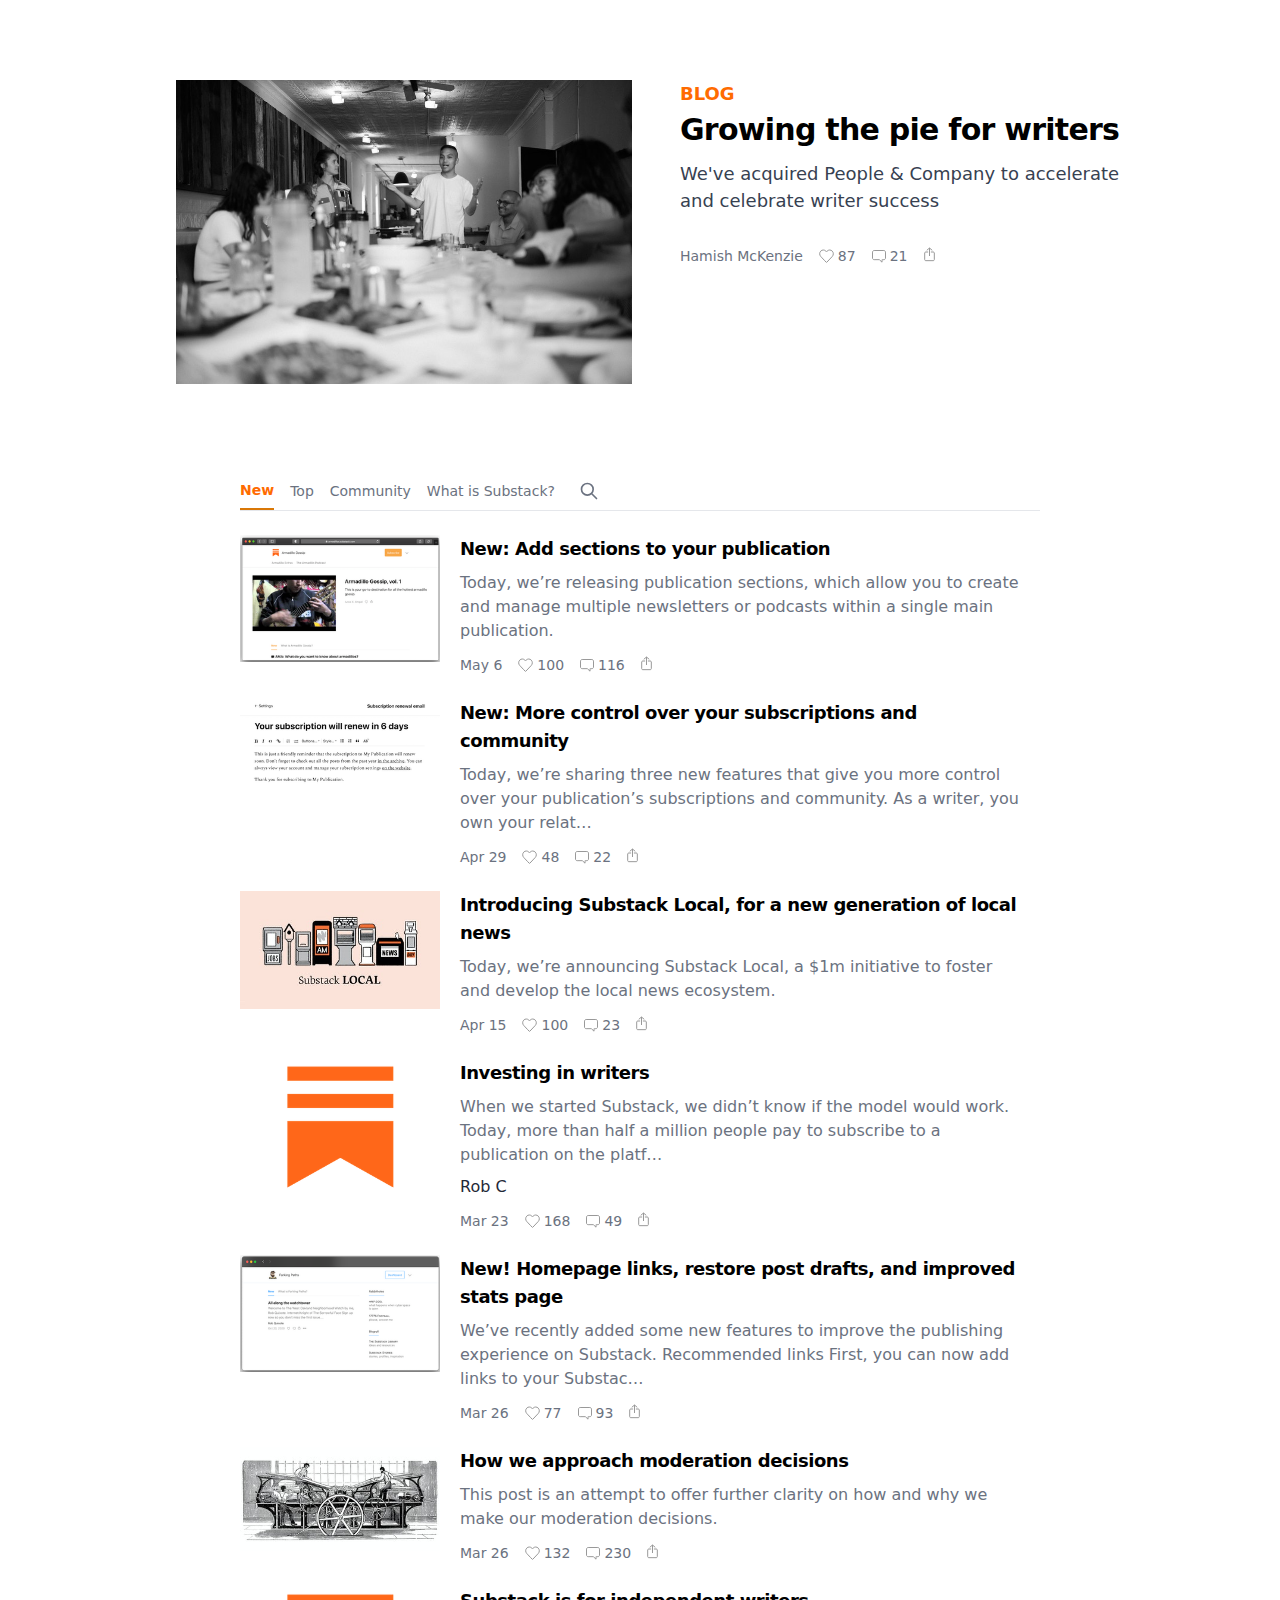
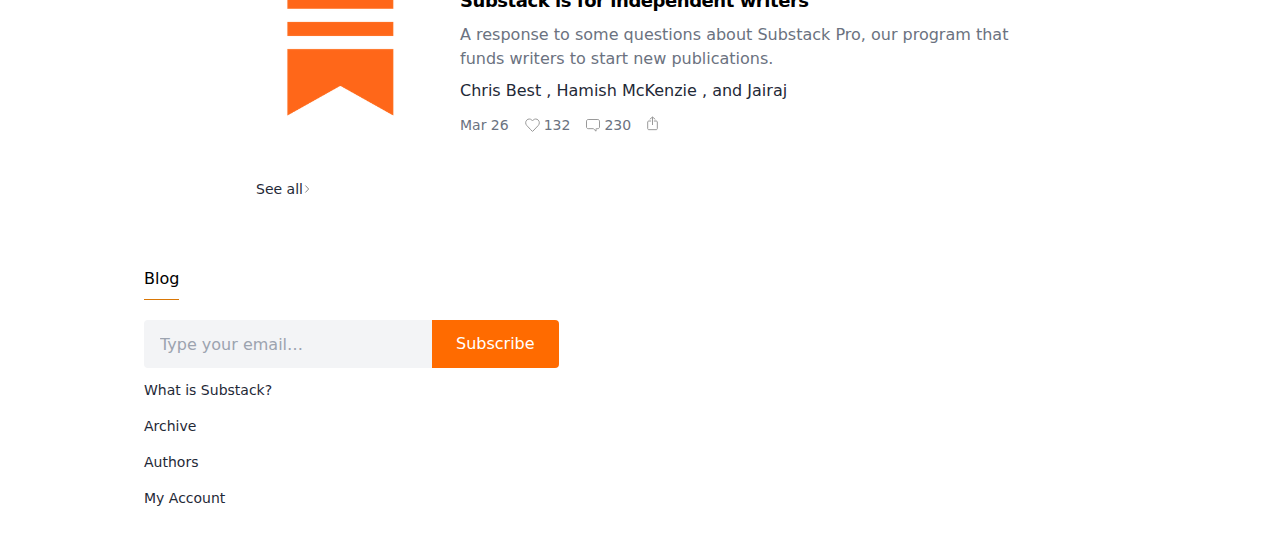
==== index.html @ 41437506 "Add files via upload" ====
<!DOCTYPE html>
<html lang="en">
	<head>
		<meta charset="utf-8">
		<meta name="viewport" content="width=device-width, initial-scale=1, shrink-to-fit=no">
		
		<!-- Company Name -->
		<title>Blog</title>
		
		<!-- Company Icon -->
		<link rel="icon" href="images/logo.png">
		
		<!-- Google Font  -->
		<link rel="stylesheet" href="css/tailwind.min.css">
		<style>
			.max-width-1024{
				max-width: 1024px !important;
				margin: auto;
			}
			.max-h-50vh{
				max-height: 50vh !important;
			}
		</style>
	</head>
	<body class="max-width-1024">
		<header>
  
		</header>
		<main>
			<!-- == 001 Section == -->
			<section>
				<!---->
				<div class=" grid lg:grid-cols-2 gap-4 pt-20 lg:border-b-0 border-b border-yellow-100">
					<!---->
					<div class=" lg:p-12 lg:pr-0 lg:pt-0">
						<img class=" max-h-50vh w-full object-cover" src="images/001.jpeg" alt="">
					</div>
					<!---->
					<div class="lg:px-8 px-4">
						<!---->
						<a class="hover:underline font-bold uppercase text-yellow-600 text-lg" href="#">Blog</a>
						<!---->
						<a class=" cursor-pointer" href="growing-the-pie-for-writers.html">
							<h1 class=" text-3xl text-black font-bold tracking-tight py-2 pt-1">Growing the pie for writers</h1>
							<p class=" text-gray-700 text-lg leading-normal pt-1">We've acquired People & Company to accelerate and celebrate writer success</p>
						</a>
						<!---->
						<div class=" flex items-center py-8 cursor-pointer">
							<!---->
							<a class="hover:underline text-sm text-gray-500 font-light" href="#">Hamish McKenzie</a>
							<!---->
							<a class="text-sm text-gray-500 font-light flex items-center pl-4" href="#">
								<svg role="img" viewBox="0 0 15 20" fill="none" stroke-width="1" stroke="#000" xmlns="http://www.w3.org/2000/svg" style="height: 20px; width: 15px;"><g><title></title><path d="M1.73624 5.1145C2.43974 4.37137 3.37095 4 4.3036 4C5.23626 4 6.16745 4.37137 6.87097 5.1145L7.49949 5.77892L8.1227 5.11986C9.52973 3.63357 11.8557 3.6336 13.2627 5.11986C14.6698 6.60612 14.6698 8.98642 13.2627 10.4727C11.4639 12.3728 9.66583 14.2737 7.86703 16.1738C7.81927 16.2242 7.76183 16.2643 7.6982 16.2918C7.63456 16.3192 7.56606 16.3333 7.49683 16.3333C7.42761 16.3333 7.3591 16.3192 7.29547 16.2918C7.23184 16.2643 7.1744 16.2242 7.12664 16.1738L5.77904 14.7472L3.08384 11.8939L1.73624 10.4673C0.331003 8.98011 0.329213 6.60074 1.73624 5.1145Z" stroke="#999999"></path></g></svg>
								<span class="pl-1"> 87</span>
							</a>
							<!---->
							<a class="text-sm text-gray-500 font-light flex items-center pl-4" href="#">
								<svg role="img" viewBox="0 0 14 20" fill="none" stroke-width="1" stroke="#000" xmlns="http://www.w3.org/2000/svg" style="height: 20px; width: 14px;"><g><title>Comment</title><path d="M7.47092 13.7982L7.32727 13.6656H7.13176H2.14118C1.22171 13.6656 0.5 12.944 0.5 12.0679V6.09766C0.5 5.22165 1.22171 4.5 2.14118 4.5H11.8588C12.7783 4.5 13.5 5.22165 13.5 6.09766V12.0679C13.5 12.944 12.7783 13.6656 11.8588 13.6656H10.5412H10.0412V14.1656V16.1657C10.0392 16.1649 10.0339 16.1625 10.0255 16.1565L7.47092 13.7982Z" stroke="#999999"></path></g></svg>
								<span class="pl-1"> 21</span>
							</a>
							<!---->
							<!---->
							<a class="text-sm text-gray-500 font-light flex items-center pl-4" href="#">
								<svg role="img" viewBox="0 0 11 20" fill="none" stroke-width="1" stroke="#999999" xmlns="http://www.w3.org/2000/svg" style="height: 20px; width: 11px;"><g><title>Share</title><path d="M4.125 6H1.6875C1.13522 6 0.6875 6.44772 0.6875 7V13.6667C0.6875 14.219 1.13522 14.6667 1.6875 14.6667H9.3125C9.86478 14.6667 10.3125 14.219 10.3125 13.6667V7C10.3125 6.44772 9.86478 6 9.3125 6H6.875"></path><path d="M2.75 4.33333L5.5 2L8.25 4.33333"></path><path d="M5.5 2V10"></path></g></svg>
							</a>
							<!---->
						</div>
					</div>
				</div>
				<!---->
				<div x-data="{tab:'tab1'}" class=" pt-10 lg:px-28 px-4 relative">
					<!---->
					<div class="flex items-center border-b">
						<!---->
						<button @click.prevent="tab='tab1'" :class="{'text-yellow-600 border-b-2 font-semibold': tab==='tab1'}" class=" mr-4 border-b-0 border-yellow-600 py-2 focus:outline-none text-sm hover:text-yellow-600 text-gray-500">New</button>
						<!---->
						<button @click.prevent="tab='tab2'" :class="{'text-yellow-600 border-b-2 font-semibold': tab==='tab2'}" class=" mr-4 border-b-0 border-yellow-600 py-2 focus:outline-none text-sm hover:text-yellow-600 text-gray-500">Top</button>
						<!---->
						<button @click.prevent="tab='tab3'" :class="{'text-yellow-600 border-b-2 font-semibold': tab==='tab3'}" class=" mr-4 border-b-0 border-yellow-600 py-2 focus:outline-none text-sm hover:text-yellow-600 text-gray-500">Community</button>
						<!---->
						<a href="#" @click="tab='tab4'" :class="{'text-yellow-600 border-b-2 font-semibold': tab==='tab4'}" class=" mr-4 border-b-0 border-yellow-600 py-2 focus:outline-none text-sm hover:text-yellow-600 text-gray-500">What is Substack?</a>
						<!---->
						<button @click.prevent="tab='tab5'" :class="{'text-yellow-600 border-b-2 font-semibold': tab==='tab5'}" class=" py-2 mr-4 border-b-0 border-yellow-600 focus:outline-none text-sm hover:text-yellow-600 text-gray-500 px-2">
							<svg xmlns="http://www.w3.org/2000/svg" class="h-5 w-5" fill="none" viewBox="0 0 24 24" stroke="currentColor">
								<path stroke-linecap="round" stroke-linejoin="round" stroke-width="2" d="M21 21l-6-6m2-5a7 7 0 11-14 0 7 7 0 0114 0z" />
							  </svg>
						</button>
					</div>
					<!---->
					<div x-show="tab === 'tab1'">
						<!--------------001------------------>
						<div class=" grid sm:grid-cols-4 py-6">
							<!---->
							<div class="sm:col-span-1 col-span-2 hidden sm:block">
								<img class=" w-full" src="images/002.png" alt="">
							</div>
							<!---->
							<div class="px-5 sm:col-span-3 col-span-2">
								<!---->
								<a class=" cursor-pointer" href="#">
									<h1 class=" text-lg text-black font-bold tracking-tight pb-2">New: Add sections to your publication</h1>
									<p class=" text-gray-500 leading-normal">Today, we’re releasing publication sections, which allow you to create and manage multiple newsletters or podcasts within a single main publication.</p>
								</a>
								<!---->
								<div class=" flex items-center pt-3 cursor-pointer">
									<!---->
									<a class="text-sm text-gray-500 font-light" href="#">May 6</a>
									<!---->
									<a class="text-sm text-gray-500 font-light flex items-center pl-4" href="#">
										<svg role="img" viewBox="0 0 15 20" fill="none" stroke-width="1" stroke="#000" xmlns="http://www.w3.org/2000/svg" style="height: 20px; width: 15px;"><g><title></title><path d="M1.73624 5.1145C2.43974 4.37137 3.37095 4 4.3036 4C5.23626 4 6.16745 4.37137 6.87097 5.1145L7.49949 5.77892L8.1227 5.11986C9.52973 3.63357 11.8557 3.6336 13.2627 5.11986C14.6698 6.60612 14.6698 8.98642 13.2627 10.4727C11.4639 12.3728 9.66583 14.2737 7.86703 16.1738C7.81927 16.2242 7.76183 16.2643 7.6982 16.2918C7.63456 16.3192 7.56606 16.3333 7.49683 16.3333C7.42761 16.3333 7.3591 16.3192 7.29547 16.2918C7.23184 16.2643 7.1744 16.2242 7.12664 16.1738L5.77904 14.7472L3.08384 11.8939L1.73624 10.4673C0.331003 8.98011 0.329213 6.60074 1.73624 5.1145Z" stroke="#999999"></path></g></svg>
										<span class="pl-1"> 100</span>
									</a>
									<!---->
									<a class="text-sm text-gray-500 font-light flex items-center pl-4" href="#">
										<svg role="img" viewBox="0 0 14 20" fill="none" stroke-width="1" stroke="#000" xmlns="http://www.w3.org/2000/svg" style="height: 20px; width: 14px;"><g><title>Comment</title><path d="M7.47092 13.7982L7.32727 13.6656H7.13176H2.14118C1.22171 13.6656 0.5 12.944 0.5 12.0679V6.09766C0.5 5.22165 1.22171 4.5 2.14118 4.5H11.8588C12.7783 4.5 13.5 5.22165 13.5 6.09766V12.0679C13.5 12.944 12.7783 13.6656 11.8588 13.6656H10.5412H10.0412V14.1656V16.1657C10.0392 16.1649 10.0339 16.1625 10.0255 16.1565L7.47092 13.7982Z" stroke="#999999"></path></g></svg>
										<span class="pl-1"> 116</span>
									</a>
									<!---->
									<!---->
									<a class="text-sm text-gray-500 font-light flex items-center pl-4" href="#">
										<svg role="img" viewBox="0 0 11 20" fill="none" stroke-width="1" stroke="#999999" xmlns="http://www.w3.org/2000/svg" style="height: 20px; width: 11px;"><g><title>Share</title><path d="M4.125 6H1.6875C1.13522 6 0.6875 6.44772 0.6875 7V13.6667C0.6875 14.219 1.13522 14.6667 1.6875 14.6667H9.3125C9.86478 14.6667 10.3125 14.219 10.3125 13.6667V7C10.3125 6.44772 9.86478 6 9.3125 6H6.875"></path><path d="M2.75 4.33333L5.5 2L8.25 4.33333"></path><path d="M5.5 2V10"></path></g></svg>
									</a>
									<!---->
								</div>
							</div>
						</div>
						<!--------------002------------------>
						<div class=" grid sm:grid-cols-4 pb-6">
							<!---->
							<div class="sm:col-span-1 col-span-2 hidden sm:block">
								<img class=" w-full" src="images/003.png" alt="">
							</div>
							<!---->
							<div class="px-5 sm:col-span-3 col-span-2">
								<!---->
								<a class=" cursor-pointer" href="#">
									<h1 class=" text-lg text-black font-bold tracking-tight pb-2">New: More control over your subscriptions and community</h1>
									<p class=" text-gray-500 leading-normal">Today, we’re sharing three new features that give you more control over your publication’s subscriptions and community. As a writer, you own your relat…</p>
								</a>
								<!---->
								<div class=" flex items-center pt-3 cursor-pointer">
									<!---->
									<a class="text-sm text-gray-500 font-light" href="#">Apr 29</a>
									<!---->
									<a class="text-sm text-gray-500 font-light flex items-center pl-4" href="#">
										<svg role="img" viewBox="0 0 15 20" fill="none" stroke-width="1" stroke="#000" xmlns="http://www.w3.org/2000/svg" style="height: 20px; width: 15px;"><g><title></title><path d="M1.73624 5.1145C2.43974 4.37137 3.37095 4 4.3036 4C5.23626 4 6.16745 4.37137 6.87097 5.1145L7.49949 5.77892L8.1227 5.11986C9.52973 3.63357 11.8557 3.6336 13.2627 5.11986C14.6698 6.60612 14.6698 8.98642 13.2627 10.4727C11.4639 12.3728 9.66583 14.2737 7.86703 16.1738C7.81927 16.2242 7.76183 16.2643 7.6982 16.2918C7.63456 16.3192 7.56606 16.3333 7.49683 16.3333C7.42761 16.3333 7.3591 16.3192 7.29547 16.2918C7.23184 16.2643 7.1744 16.2242 7.12664 16.1738L5.77904 14.7472L3.08384 11.8939L1.73624 10.4673C0.331003 8.98011 0.329213 6.60074 1.73624 5.1145Z" stroke="#999999"></path></g></svg>
										<span class="pl-1"> 48</span>
									</a>
									<!---->
									<a class="text-sm text-gray-500 font-light flex items-center pl-4" href="#">
										<svg role="img" viewBox="0 0 14 20" fill="none" stroke-width="1" stroke="#000" xmlns="http://www.w3.org/2000/svg" style="height: 20px; width: 14px;"><g><title>Comment</title><path d="M7.47092 13.7982L7.32727 13.6656H7.13176H2.14118C1.22171 13.6656 0.5 12.944 0.5 12.0679V6.09766C0.5 5.22165 1.22171 4.5 2.14118 4.5H11.8588C12.7783 4.5 13.5 5.22165 13.5 6.09766V12.0679C13.5 12.944 12.7783 13.6656 11.8588 13.6656H10.5412H10.0412V14.1656V16.1657C10.0392 16.1649 10.0339 16.1625 10.0255 16.1565L7.47092 13.7982Z" stroke="#999999"></path></g></svg>
										<span class="pl-1"> 22</span>
									</a>
									<!---->
									<!---->
									<a class="text-sm text-gray-500 font-light flex items-center pl-4" href="#">
										<svg role="img" viewBox="0 0 11 20" fill="none" stroke-width="1" stroke="#999999" xmlns="http://www.w3.org/2000/svg" style="height: 20px; width: 11px;"><g><title>Share</title><path d="M4.125 6H1.6875C1.13522 6 0.6875 6.44772 0.6875 7V13.6667C0.6875 14.219 1.13522 14.6667 1.6875 14.6667H9.3125C9.86478 14.6667 10.3125 14.219 10.3125 13.6667V7C10.3125 6.44772 9.86478 6 9.3125 6H6.875"></path><path d="M2.75 4.33333L5.5 2L8.25 4.33333"></path><path d="M5.5 2V10"></path></g></svg>
									</a>
									<!---->
								</div>
							</div>
						</div>
						<!--------------003------------------>
						<div class=" grid sm:grid-cols-4 pb-6">
							<!---->
							<div class="sm:col-span-1 col-span-2 hidden sm:block">
								<img class=" w-full" src="images/004.jpeg" alt="">
							</div>
							<!---->
							<div class="px-5 sm:col-span-3 col-span-2">
								<!---->
								<a class=" cursor-pointer" href="#">
									<h1 class=" text-lg text-black font-bold tracking-tight pb-2">Introducing Substack Local, for a new generation of local news</h1>
									<p class=" text-gray-500 leading-normal">Today, we’re announcing Substack Local, a $1m initiative to foster and develop the local news ecosystem.</p>
								</a>
								<!---->
								<div class=" flex items-center pt-3 cursor-pointer">
									<!---->
									<a class="text-sm text-gray-500 font-light" href="#">Apr 15</a>
									<!---->
									<a class="text-sm text-gray-500 font-light flex items-center pl-4" href="#">
										<svg role="img" viewBox="0 0 15 20" fill="none" stroke-width="1" stroke="#000" xmlns="http://www.w3.org/2000/svg" style="height: 20px; width: 15px;"><g><title></title><path d="M1.73624 5.1145C2.43974 4.37137 3.37095 4 4.3036 4C5.23626 4 6.16745 4.37137 6.87097 5.1145L7.49949 5.77892L8.1227 5.11986C9.52973 3.63357 11.8557 3.6336 13.2627 5.11986C14.6698 6.60612 14.6698 8.98642 13.2627 10.4727C11.4639 12.3728 9.66583 14.2737 7.86703 16.1738C7.81927 16.2242 7.76183 16.2643 7.6982 16.2918C7.63456 16.3192 7.56606 16.3333 7.49683 16.3333C7.42761 16.3333 7.3591 16.3192 7.29547 16.2918C7.23184 16.2643 7.1744 16.2242 7.12664 16.1738L5.77904 14.7472L3.08384 11.8939L1.73624 10.4673C0.331003 8.98011 0.329213 6.60074 1.73624 5.1145Z" stroke="#999999"></path></g></svg>
										<span class="pl-1"> 100</span>
									</a>
									<!---->
									<a class="text-sm text-gray-500 font-light flex items-center pl-4" href="#">
										<svg role="img" viewBox="0 0 14 20" fill="none" stroke-width="1" stroke="#000" xmlns="http://www.w3.org/2000/svg" style="height: 20px; width: 14px;"><g><title>Comment</title><path d="M7.47092 13.7982L7.32727 13.6656H7.13176H2.14118C1.22171 13.6656 0.5 12.944 0.5 12.0679V6.09766C0.5 5.22165 1.22171 4.5 2.14118 4.5H11.8588C12.7783 4.5 13.5 5.22165 13.5 6.09766V12.0679C13.5 12.944 12.7783 13.6656 11.8588 13.6656H10.5412H10.0412V14.1656V16.1657C10.0392 16.1649 10.0339 16.1625 10.0255 16.1565L7.47092 13.7982Z" stroke="#999999"></path></g></svg>
										<span class="pl-1"> 23</span>
									</a>
									<!---->
									<!---->
									<a class="text-sm text-gray-500 font-light flex items-center pl-4" href="#">
										<svg role="img" viewBox="0 0 11 20" fill="none" stroke-width="1" stroke="#999999" xmlns="http://www.w3.org/2000/svg" style="height: 20px; width: 11px;"><g><title>Share</title><path d="M4.125 6H1.6875C1.13522 6 0.6875 6.44772 0.6875 7V13.6667C0.6875 14.219 1.13522 14.6667 1.6875 14.6667H9.3125C9.86478 14.6667 10.3125 14.219 10.3125 13.6667V7C10.3125 6.44772 9.86478 6 9.3125 6H6.875"></path><path d="M2.75 4.33333L5.5 2L8.25 4.33333"></path><path d="M5.5 2V10"></path></g></svg>
									</a>
									<!---->
								</div>
							</div>
						</div>
						<!--------------004------------------>
						<div class=" grid sm:grid-cols-4 pb-6">
							<!---->
							<div class="sm:col-span-1 col-span-2 hidden sm:block">
								<img class=" w-full" src="images/005.png" alt="">
							</div>
							<!---->
							<div class="px-5 sm:col-span-3 col-span-2">
								<!---->
								<a class=" cursor-pointer" href="#">
									<h1 class=" text-lg text-black font-bold tracking-tight pb-2">Investing in writers</h1>
									<p class=" text-gray-500 leading-normal">When we started Substack, we didn’t know if the model would work. Today, more than half a million people pay to subscribe to a publication on the platf…</p>
								</a>
								<!---->
								<div class="text-gray-800 cursor-pointer py-2 pb-3">
									<a href="#">Rob C</a>
								</div>
								<!---->
								<div class=" flex items-center cursor-pointer">
									<!---->
									<a class="text-sm text-gray-500 font-light" href="#">Mar 23</a>
									<!---->
									<a class="text-sm text-gray-500 font-light flex items-center pl-4" href="#">
										<svg role="img" viewBox="0 0 15 20" fill="none" stroke-width="1" stroke="#000" xmlns="http://www.w3.org/2000/svg" style="height: 20px; width: 15px;"><g><title></title><path d="M1.73624 5.1145C2.43974 4.37137 3.37095 4 4.3036 4C5.23626 4 6.16745 4.37137 6.87097 5.1145L7.49949 5.77892L8.1227 5.11986C9.52973 3.63357 11.8557 3.6336 13.2627 5.11986C14.6698 6.60612 14.6698 8.98642 13.2627 10.4727C11.4639 12.3728 9.66583 14.2737 7.86703 16.1738C7.81927 16.2242 7.76183 16.2643 7.6982 16.2918C7.63456 16.3192 7.56606 16.3333 7.49683 16.3333C7.42761 16.3333 7.3591 16.3192 7.29547 16.2918C7.23184 16.2643 7.1744 16.2242 7.12664 16.1738L5.77904 14.7472L3.08384 11.8939L1.73624 10.4673C0.331003 8.98011 0.329213 6.60074 1.73624 5.1145Z" stroke="#999999"></path></g></svg>
										<span class="pl-1"> 168</span>
									</a>
									<!---->
									<a class="text-sm text-gray-500 font-light flex items-center pl-4" href="#">
										<svg role="img" viewBox="0 0 14 20" fill="none" stroke-width="1" stroke="#000" xmlns="http://www.w3.org/2000/svg" style="height: 20px; width: 14px;"><g><title>Comment</title><path d="M7.47092 13.7982L7.32727 13.6656H7.13176H2.14118C1.22171 13.6656 0.5 12.944 0.5 12.0679V6.09766C0.5 5.22165 1.22171 4.5 2.14118 4.5H11.8588C12.7783 4.5 13.5 5.22165 13.5 6.09766V12.0679C13.5 12.944 12.7783 13.6656 11.8588 13.6656H10.5412H10.0412V14.1656V16.1657C10.0392 16.1649 10.0339 16.1625 10.0255 16.1565L7.47092 13.7982Z" stroke="#999999"></path></g></svg>
										<span class="pl-1"> 49</span>
									</a>
									<!---->
									<!---->
									<a class="text-sm text-gray-500 font-light flex items-center pl-4" href="#">
										<svg role="img" viewBox="0 0 11 20" fill="none" stroke-width="1" stroke="#999999" xmlns="http://www.w3.org/2000/svg" style="height: 20px; width: 11px;"><g><title>Share</title><path d="M4.125 6H1.6875C1.13522 6 0.6875 6.44772 0.6875 7V13.6667C0.6875 14.219 1.13522 14.6667 1.6875 14.6667H9.3125C9.86478 14.6667 10.3125 14.219 10.3125 13.6667V7C10.3125 6.44772 9.86478 6 9.3125 6H6.875"></path><path d="M2.75 4.33333L5.5 2L8.25 4.33333"></path><path d="M5.5 2V10"></path></g></svg>
									</a>
									<!---->
								</div>
							</div>
						</div>
						<!--------------005------------------>
						<div class=" grid sm:grid-cols-4 pb-6">
							<!---->
							<div class="sm:col-span-1 col-span-2 hidden sm:block">
								<img class=" w-full" src="images/006.png" alt="">
							</div>
							<!---->
							<div class="px-5 sm:col-span-3 col-span-2">
								<!---->
								<a class=" cursor-pointer" href="#">
									<h1 class=" text-lg text-black font-bold tracking-tight pb-2">New! Homepage links, restore post drafts, and improved stats page</h1>
									<p class=" text-gray-500 leading-normal">We’ve recently added some new features to improve the publishing experience on Substack. Recommended links First, you can now add links to your Substac…</p>
								</a>
								<!---->
								<div class=" flex items-center pt-3 cursor-pointer">
									<!---->
									<a class="text-sm text-gray-500 font-light" href="#">Mar 26</a>
									<!---->
									<a class="text-sm text-gray-500 font-light flex items-center pl-4" href="#">
										<svg role="img" viewBox="0 0 15 20" fill="none" stroke-width="1" stroke="#000" xmlns="http://www.w3.org/2000/svg" style="height: 20px; width: 15px;"><g><title></title><path d="M1.73624 5.1145C2.43974 4.37137 3.37095 4 4.3036 4C5.23626 4 6.16745 4.37137 6.87097 5.1145L7.49949 5.77892L8.1227 5.11986C9.52973 3.63357 11.8557 3.6336 13.2627 5.11986C14.6698 6.60612 14.6698 8.98642 13.2627 10.4727C11.4639 12.3728 9.66583 14.2737 7.86703 16.1738C7.81927 16.2242 7.76183 16.2643 7.6982 16.2918C7.63456 16.3192 7.56606 16.3333 7.49683 16.3333C7.42761 16.3333 7.3591 16.3192 7.29547 16.2918C7.23184 16.2643 7.1744 16.2242 7.12664 16.1738L5.77904 14.7472L3.08384 11.8939L1.73624 10.4673C0.331003 8.98011 0.329213 6.60074 1.73624 5.1145Z" stroke="#999999"></path></g></svg>
										<span class="pl-1"> 77</span>
									</a>
									<!---->
									<a class="text-sm text-gray-500 font-light flex items-center pl-4" href="#">
										<svg role="img" viewBox="0 0 14 20" fill="none" stroke-width="1" stroke="#000" xmlns="http://www.w3.org/2000/svg" style="height: 20px; width: 14px;"><g><title>Comment</title><path d="M7.47092 13.7982L7.32727 13.6656H7.13176H2.14118C1.22171 13.6656 0.5 12.944 0.5 12.0679V6.09766C0.5 5.22165 1.22171 4.5 2.14118 4.5H11.8588C12.7783 4.5 13.5 5.22165 13.5 6.09766V12.0679C13.5 12.944 12.7783 13.6656 11.8588 13.6656H10.5412H10.0412V14.1656V16.1657C10.0392 16.1649 10.0339 16.1625 10.0255 16.1565L7.47092 13.7982Z" stroke="#999999"></path></g></svg>
										<span class="pl-1"> 93</span>
									</a>
									<!---->
									<!---->
									<a class="text-sm text-gray-500 font-light flex items-center pl-4" href="#">
										<svg role="img" viewBox="0 0 11 20" fill="none" stroke-width="1" stroke="#999999" xmlns="http://www.w3.org/2000/svg" style="height: 20px; width: 11px;"><g><title>Share</title><path d="M4.125 6H1.6875C1.13522 6 0.6875 6.44772 0.6875 7V13.6667C0.6875 14.219 1.13522 14.6667 1.6875 14.6667H9.3125C9.86478 14.6667 10.3125 14.219 10.3125 13.6667V7C10.3125 6.44772 9.86478 6 9.3125 6H6.875"></path><path d="M2.75 4.33333L5.5 2L8.25 4.33333"></path><path d="M5.5 2V10"></path></g></svg>
									</a>
									<!---->
								</div>
							</div>
						</div>
						<!--------------006------------------>
						<div class=" grid sm:grid-cols-4 pb-6">
							<!---->
							<div class="sm:col-span-1 col-span-2 hidden sm:block">
								<img class=" w-full" src="images/007.jpeg" alt="">
							</div>
							<!---->
							<div class="px-5 sm:col-span-3 col-span-2">
								<!---->
								<a class=" cursor-pointer" href="#">
									<h1 class=" text-lg text-black font-bold tracking-tight pb-2">How we approach moderation decisions</h1>
									<p class=" text-gray-500 leading-normal">This post is an attempt to offer further clarity on how and why we make our moderation decisions.</p>
								</a>
								<!---->
								<div class=" flex items-center pt-3 cursor-pointer">
									<!---->
									<a class="text-sm text-gray-500 font-light" href="#">Mar 26</a>
									<!---->
									<a class="text-sm text-gray-500 font-light flex items-center pl-4" href="#">
										<svg role="img" viewBox="0 0 15 20" fill="none" stroke-width="1" stroke="#000" xmlns="http://www.w3.org/2000/svg" style="height: 20px; width: 15px;"><g><title></title><path d="M1.73624 5.1145C2.43974 4.37137 3.37095 4 4.3036 4C5.23626 4 6.16745 4.37137 6.87097 5.1145L7.49949 5.77892L8.1227 5.11986C9.52973 3.63357 11.8557 3.6336 13.2627 5.11986C14.6698 6.60612 14.6698 8.98642 13.2627 10.4727C11.4639 12.3728 9.66583 14.2737 7.86703 16.1738C7.81927 16.2242 7.76183 16.2643 7.6982 16.2918C7.63456 16.3192 7.56606 16.3333 7.49683 16.3333C7.42761 16.3333 7.3591 16.3192 7.29547 16.2918C7.23184 16.2643 7.1744 16.2242 7.12664 16.1738L5.77904 14.7472L3.08384 11.8939L1.73624 10.4673C0.331003 8.98011 0.329213 6.60074 1.73624 5.1145Z" stroke="#999999"></path></g></svg>
										<span class="pl-1"> 132</span>
									</a>
									<!---->
									<a class="text-sm text-gray-500 font-light flex items-center pl-4" href="#">
										<svg role="img" viewBox="0 0 14 20" fill="none" stroke-width="1" stroke="#000" xmlns="http://www.w3.org/2000/svg" style="height: 20px; width: 14px;"><g><title>Comment</title><path d="M7.47092 13.7982L7.32727 13.6656H7.13176H2.14118C1.22171 13.6656 0.5 12.944 0.5 12.0679V6.09766C0.5 5.22165 1.22171 4.5 2.14118 4.5H11.8588C12.7783 4.5 13.5 5.22165 13.5 6.09766V12.0679C13.5 12.944 12.7783 13.6656 11.8588 13.6656H10.5412H10.0412V14.1656V16.1657C10.0392 16.1649 10.0339 16.1625 10.0255 16.1565L7.47092 13.7982Z" stroke="#999999"></path></g></svg>
										<span class="pl-1"> 230</span>
									</a>
									<!---->
									<!---->
									<a class="text-sm text-gray-500 font-light flex items-center pl-4" href="#">
										<svg role="img" viewBox="0 0 11 20" fill="none" stroke-width="1" stroke="#999999" xmlns="http://www.w3.org/2000/svg" style="height: 20px; width: 11px;"><g><title>Share</title><path d="M4.125 6H1.6875C1.13522 6 0.6875 6.44772 0.6875 7V13.6667C0.6875 14.219 1.13522 14.6667 1.6875 14.6667H9.3125C9.86478 14.6667 10.3125 14.219 10.3125 13.6667V7C10.3125 6.44772 9.86478 6 9.3125 6H6.875"></path><path d="M2.75 4.33333L5.5 2L8.25 4.33333"></path><path d="M5.5 2V10"></path></g></svg>
									</a>
									<!---->
								</div>
							</div>
						</div>
						<!--------------007------------------>
						<div class=" grid sm:grid-cols-4 pb-6">
							<!---->
							<div class="sm:col-span-1 col-span-2 hidden sm:block">
								<img class=" w-full" src="images/005.png" alt="">
							</div>
							<!---->
							<div class="px-5 sm:col-span-3 col-span-2">
								<!---->
								<a class=" cursor-pointer" href="#">
									<h1 class=" text-lg text-black font-bold tracking-tight pb-2">Substack is for independent writers</h1>
									<p class=" text-gray-500 leading-normal">A response to some questions about Substack Pro, our program that funds writers to start new publications. </p>
								</a>
								<!---->
								<div class="text-gray-800 cursor-pointer py-2 pb-3">
									<a href="#">Chris Best</a>
									<span>,</span>
									<a href="#">Hamish McKenzie</a>
									<span>, and</span>
									<a href="#">Jairaj</a>
								</div>
								<!---->
								<div class=" flex items-center cursor-pointer">
									<!---->
									<a class="text-sm text-gray-500 font-light" href="#">Mar 26</a>
									<!---->
									<a class="text-sm text-gray-500 font-light flex items-center pl-4" href="#">
										<svg role="img" viewBox="0 0 15 20" fill="none" stroke-width="1" stroke="#000" xmlns="http://www.w3.org/2000/svg" style="height: 20px; width: 15px;"><g><title></title><path d="M1.73624 5.1145C2.43974 4.37137 3.37095 4 4.3036 4C5.23626 4 6.16745 4.37137 6.87097 5.1145L7.49949 5.77892L8.1227 5.11986C9.52973 3.63357 11.8557 3.6336 13.2627 5.11986C14.6698 6.60612 14.6698 8.98642 13.2627 10.4727C11.4639 12.3728 9.66583 14.2737 7.86703 16.1738C7.81927 16.2242 7.76183 16.2643 7.6982 16.2918C7.63456 16.3192 7.56606 16.3333 7.49683 16.3333C7.42761 16.3333 7.3591 16.3192 7.29547 16.2918C7.23184 16.2643 7.1744 16.2242 7.12664 16.1738L5.77904 14.7472L3.08384 11.8939L1.73624 10.4673C0.331003 8.98011 0.329213 6.60074 1.73624 5.1145Z" stroke="#999999"></path></g></svg>
										<span class="pl-1"> 132</span>
									</a>
									<!---->
									<a class="text-sm text-gray-500 font-light flex items-center pl-4" href="#">
										<svg role="img" viewBox="0 0 14 20" fill="none" stroke-width="1" stroke="#000" xmlns="http://www.w3.org/2000/svg" style="height: 20px; width: 14px;"><g><title>Comment</title><path d="M7.47092 13.7982L7.32727 13.6656H7.13176H2.14118C1.22171 13.6656 0.5 12.944 0.5 12.0679V6.09766C0.5 5.22165 1.22171 4.5 2.14118 4.5H11.8588C12.7783 4.5 13.5 5.22165 13.5 6.09766V12.0679C13.5 12.944 12.7783 13.6656 11.8588 13.6656H10.5412H10.0412V14.1656V16.1657C10.0392 16.1649 10.0339 16.1625 10.0255 16.1565L7.47092 13.7982Z" stroke="#999999"></path></g></svg>
										<span class="pl-1"> 230</span>
									</a>
									<!---->
									<!---->
									<a class="text-sm text-gray-500 font-light flex items-center pl-4" href="#">
										<svg role="img" viewBox="0 0 11 20" fill="none" stroke-width="1" stroke="#999999" xmlns="http://www.w3.org/2000/svg" style="height: 20px; width: 11px;"><g><title>Share</title><path d="M4.125 6H1.6875C1.13522 6 0.6875 6.44772 0.6875 7V13.6667C0.6875 14.219 1.13522 14.6667 1.6875 14.6667H9.3125C9.86478 14.6667 10.3125 14.219 10.3125 13.6667V7C10.3125 6.44772 9.86478 6 9.3125 6H6.875"></path><path d="M2.75 4.33333L5.5 2L8.25 4.33333"></path><path d="M5.5 2V10"></path></g></svg>
									</a>
									<!---->
								</div>
							</div>
						</div>
						<!--------------see all button------------------>
						<div class=" py-5 px-4 md:border-b-0 border-b border-yellow-100">
							<button class="flex items-center focus:outline-none text-gray-800 text-sm">
								<span>See all </span>
								<span>
									<svg role="img" class="h-2 w-2 " viewBox="0 0 9 17" fill="none" stroke-width="1" stroke="#000" xmlns="http://www.w3.org/2000/svg"><g><title></title><path d="M1 1L8 8.5L1 16"></path></g></svg>
								</span>
							</button>
						</div>
					</div>
					<!---->
					<div x-show="tab === 'tab2'">
						<!--------------004------------------>
						<div class=" grid sm:grid-cols-4 py-6">
							<!---->
							<div class="sm:col-span-1 col-span-2 hidden sm:block">
								<img class=" w-full" src="images/008.jpeg" alt="">
							</div>
							<!---->
							<div class="px-5 sm:col-span-3 col-span-2">
								<!---->
								<a class=" cursor-pointer" href="#">
									<h1 class=" text-lg text-black font-bold tracking-tight pb-2">Investing in writers</h1>
									<p class=" text-gray-500 leading-normal">When we started Substack, we didn’t know if the model would work. Today, more than half a million people pay to subscribe to a publication on the platf…</p>
								</a>
								<!---->
								<div class="text-gray-800 cursor-pointer py-2 pb-3">
									<a href="#">Rob C</a>
								</div>
								<!---->
								<div class=" flex items-center cursor-pointer">
									<!---->
									<a class="text-sm text-gray-500 font-light" href="#">Mar 23</a>
									<!---->
									<a class="text-sm text-gray-500 font-light flex items-center pl-4" href="#">
										<svg role="img" viewBox="0 0 15 20" fill="none" stroke-width="1" stroke="#000" xmlns="http://www.w3.org/2000/svg" style="height: 20px; width: 15px;"><g><title></title><path d="M1.73624 5.1145C2.43974 4.37137 3.37095 4 4.3036 4C5.23626 4 6.16745 4.37137 6.87097 5.1145L7.49949 5.77892L8.1227 5.11986C9.52973 3.63357 11.8557 3.6336 13.2627 5.11986C14.6698 6.60612 14.6698 8.98642 13.2627 10.4727C11.4639 12.3728 9.66583 14.2737 7.86703 16.1738C7.81927 16.2242 7.76183 16.2643 7.6982 16.2918C7.63456 16.3192 7.56606 16.3333 7.49683 16.3333C7.42761 16.3333 7.3591 16.3192 7.29547 16.2918C7.23184 16.2643 7.1744 16.2242 7.12664 16.1738L5.77904 14.7472L3.08384 11.8939L1.73624 10.4673C0.331003 8.98011 0.329213 6.60074 1.73624 5.1145Z" stroke="#999999"></path></g></svg>
										<span class="pl-1"> 168</span>
									</a>
									<!---->
									<a class="text-sm text-gray-500 font-light flex items-center pl-4" href="#">
										<svg role="img" viewBox="0 0 14 20" fill="none" stroke-width="1" stroke="#000" xmlns="http://www.w3.org/2000/svg" style="height: 20px; width: 14px;"><g><title>Comment</title><path d="M7.47092 13.7982L7.32727 13.6656H7.13176H2.14118C1.22171 13.6656 0.5 12.944 0.5 12.0679V6.09766C0.5 5.22165 1.22171 4.5 2.14118 4.5H11.8588C12.7783 4.5 13.5 5.22165 13.5 6.09766V12.0679C13.5 12.944 12.7783 13.6656 11.8588 13.6656H10.5412H10.0412V14.1656V16.1657C10.0392 16.1649 10.0339 16.1625 10.0255 16.1565L7.47092 13.7982Z" stroke="#999999"></path></g></svg>
										<span class="pl-1"> 49</span>
									</a>
									<!---->
									<!---->
									<a class="text-sm text-gray-500 font-light flex items-center pl-4" href="#">
										<svg role="img" viewBox="0 0 11 20" fill="none" stroke-width="1" stroke="#999999" xmlns="http://www.w3.org/2000/svg" style="height: 20px; width: 11px;"><g><title>Share</title><path d="M4.125 6H1.6875C1.13522 6 0.6875 6.44772 0.6875 7V13.6667C0.6875 14.219 1.13522 14.6667 1.6875 14.6667H9.3125C9.86478 14.6667 10.3125 14.219 10.3125 13.6667V7C10.3125 6.44772 9.86478 6 9.3125 6H6.875"></path><path d="M2.75 4.33333L5.5 2L8.25 4.33333"></path><path d="M5.5 2V10"></path></g></svg>
									</a>
									<!---->
								</div>
							</div>
						</div>
						<!--------------005------------------>
						<div class=" grid sm:grid-cols-4 pb-6">
							<!---->
							<div class="sm:col-span-1 col-span-2 hidden sm:block">
								<img class=" w-full" src="images/009.jpeg" alt="">
							</div>
							<!---->
							<div class="px-5 sm:col-span-3 col-span-2">
								<!---->
								<a class=" cursor-pointer" href="#">
									<h1 class=" text-lg text-black font-bold tracking-tight pb-2">New! Homepage links, restore post drafts, and improved stats page</h1>
									<p class=" text-gray-500 leading-normal">We’ve recently added some new features to improve the publishing experience on Substack. Recommended links First, you can now add links to your Substac…</p>
								</a>
								<!---->
								<div class=" flex items-center pt-3 cursor-pointer">
									<!---->
									<a class="text-sm text-gray-500 font-light" href="#">Mar 26</a>
									<!---->
									<a class="text-sm text-gray-500 font-light flex items-center pl-4" href="#">
										<svg role="img" viewBox="0 0 15 20" fill="none" stroke-width="1" stroke="#000" xmlns="http://www.w3.org/2000/svg" style="height: 20px; width: 15px;"><g><title></title><path d="M1.73624 5.1145C2.43974 4.37137 3.37095 4 4.3036 4C5.23626 4 6.16745 4.37137 6.87097 5.1145L7.49949 5.77892L8.1227 5.11986C9.52973 3.63357 11.8557 3.6336 13.2627 5.11986C14.6698 6.60612 14.6698 8.98642 13.2627 10.4727C11.4639 12.3728 9.66583 14.2737 7.86703 16.1738C7.81927 16.2242 7.76183 16.2643 7.6982 16.2918C7.63456 16.3192 7.56606 16.3333 7.49683 16.3333C7.42761 16.3333 7.3591 16.3192 7.29547 16.2918C7.23184 16.2643 7.1744 16.2242 7.12664 16.1738L5.77904 14.7472L3.08384 11.8939L1.73624 10.4673C0.331003 8.98011 0.329213 6.60074 1.73624 5.1145Z" stroke="#999999"></path></g></svg>
										<span class="pl-1"> 77</span>
									</a>
									<!---->
									<a class="text-sm text-gray-500 font-light flex items-center pl-4" href="#">
										<svg role="img" viewBox="0 0 14 20" fill="none" stroke-width="1" stroke="#000" xmlns="http://www.w3.org/2000/svg" style="height: 20px; width: 14px;"><g><title>Comment</title><path d="M7.47092 13.7982L7.32727 13.6656H7.13176H2.14118C1.22171 13.6656 0.5 12.944 0.5 12.0679V6.09766C0.5 5.22165 1.22171 4.5 2.14118 4.5H11.8588C12.7783 4.5 13.5 5.22165 13.5 6.09766V12.0679C13.5 12.944 12.7783 13.6656 11.8588 13.6656H10.5412H10.0412V14.1656V16.1657C10.0392 16.1649 10.0339 16.1625 10.0255 16.1565L7.47092 13.7982Z" stroke="#999999"></path></g></svg>
										<span class="pl-1"> 93</span>
									</a>
									<!---->
									<!---->
									<a class="text-sm text-gray-500 font-light flex items-center pl-4" href="#">
										<svg role="img" viewBox="0 0 11 20" fill="none" stroke-width="1" stroke="#999999" xmlns="http://www.w3.org/2000/svg" style="height: 20px; width: 11px;"><g><title>Share</title><path d="M4.125 6H1.6875C1.13522 6 0.6875 6.44772 0.6875 7V13.6667C0.6875 14.219 1.13522 14.6667 1.6875 14.6667H9.3125C9.86478 14.6667 10.3125 14.219 10.3125 13.6667V7C10.3125 6.44772 9.86478 6 9.3125 6H6.875"></path><path d="M2.75 4.33333L5.5 2L8.25 4.33333"></path><path d="M5.5 2V10"></path></g></svg>
									</a>
									<!---->
								</div>
							</div>
						</div>
						<!--------------006------------------>
						<div class=" grid sm:grid-cols-4 pb-6">
							<!---->
							<div class="sm:col-span-1 col-span-2 hidden sm:block">
								<img class=" w-full" src="images/010.jpeg" alt="">
							</div>
							<!---->
							<div class="px-5 sm:col-span-3 col-span-2">
								<!---->
								<a class=" cursor-pointer" href="#">
									<h1 class=" text-lg text-black font-bold tracking-tight pb-2">How we approach moderation decisions</h1>
									<p class=" text-gray-500 leading-normal">This post is an attempt to offer further clarity on how and why we make our moderation decisions.</p>
								</a>
								<!---->
								<div class=" flex items-center pt-3 cursor-pointer">
									<!---->
									<a class="text-sm text-gray-500 font-light" href="#">Mar 26</a>
									<!---->
									<a class="text-sm text-gray-500 font-light flex items-center pl-4" href="#">
										<svg role="img" viewBox="0 0 15 20" fill="none" stroke-width="1" stroke="#000" xmlns="http://www.w3.org/2000/svg" style="height: 20px; width: 15px;"><g><title></title><path d="M1.73624 5.1145C2.43974 4.37137 3.37095 4 4.3036 4C5.23626 4 6.16745 4.37137 6.87097 5.1145L7.49949 5.77892L8.1227 5.11986C9.52973 3.63357 11.8557 3.6336 13.2627 5.11986C14.6698 6.60612 14.6698 8.98642 13.2627 10.4727C11.4639 12.3728 9.66583 14.2737 7.86703 16.1738C7.81927 16.2242 7.76183 16.2643 7.6982 16.2918C7.63456 16.3192 7.56606 16.3333 7.49683 16.3333C7.42761 16.3333 7.3591 16.3192 7.29547 16.2918C7.23184 16.2643 7.1744 16.2242 7.12664 16.1738L5.77904 14.7472L3.08384 11.8939L1.73624 10.4673C0.331003 8.98011 0.329213 6.60074 1.73624 5.1145Z" stroke="#999999"></path></g></svg>
										<span class="pl-1"> 132</span>
									</a>
									<!---->
									<a class="text-sm text-gray-500 font-light flex items-center pl-4" href="#">
										<svg role="img" viewBox="0 0 14 20" fill="none" stroke-width="1" stroke="#000" xmlns="http://www.w3.org/2000/svg" style="height: 20px; width: 14px;"><g><title>Comment</title><path d="M7.47092 13.7982L7.32727 13.6656H7.13176H2.14118C1.22171 13.6656 0.5 12.944 0.5 12.0679V6.09766C0.5 5.22165 1.22171 4.5 2.14118 4.5H11.8588C12.7783 4.5 13.5 5.22165 13.5 6.09766V12.0679C13.5 12.944 12.7783 13.6656 11.8588 13.6656H10.5412H10.0412V14.1656V16.1657C10.0392 16.1649 10.0339 16.1625 10.0255 16.1565L7.47092 13.7982Z" stroke="#999999"></path></g></svg>
										<span class="pl-1"> 230</span>
									</a>
									<!---->
									<!---->
									<a class="text-sm text-gray-500 font-light flex items-center pl-4" href="#">
										<svg role="img" viewBox="0 0 11 20" fill="none" stroke-width="1" stroke="#999999" xmlns="http://www.w3.org/2000/svg" style="height: 20px; width: 11px;"><g><title>Share</title><path d="M4.125 6H1.6875C1.13522 6 0.6875 6.44772 0.6875 7V13.6667C0.6875 14.219 1.13522 14.6667 1.6875 14.6667H9.3125C9.86478 14.6667 10.3125 14.219 10.3125 13.6667V7C10.3125 6.44772 9.86478 6 9.3125 6H6.875"></path><path d="M2.75 4.33333L5.5 2L8.25 4.33333"></path><path d="M5.5 2V10"></path></g></svg>
									</a>
									<!---->
								</div>
							</div>
						</div>
						<!--------------002------------------>
						<div class=" grid sm:grid-cols-4 pb-6">
							<!---->
							<div class="sm:col-span-1 col-span-2 hidden sm:block">
								<img class=" w-full" src="images/011.jpeg" alt="">
							</div>
							<!---->
							<div class="px-5 sm:col-span-3 col-span-2">
								<!---->
								<a class=" cursor-pointer" href="#">
									<h1 class=" text-lg text-black font-bold tracking-tight pb-2">New: More control over your subscriptions and community</h1>
									<p class=" text-gray-500 leading-normal">Today, we’re sharing three new features that give you more control over your publication’s subscriptions and community. As a writer, you own your relat…</p>
								</a>
								<!---->
								<div class=" flex items-center pt-3 cursor-pointer">
									<!---->
									<a class="text-sm text-gray-500 font-light" href="#">Apr 29</a>
									<!---->
									<a class="text-sm text-gray-500 font-light flex items-center pl-4" href="#">
										<svg role="img" viewBox="0 0 15 20" fill="none" stroke-width="1" stroke="#000" xmlns="http://www.w3.org/2000/svg" style="height: 20px; width: 15px;"><g><title></title><path d="M1.73624 5.1145C2.43974 4.37137 3.37095 4 4.3036 4C5.23626 4 6.16745 4.37137 6.87097 5.1145L7.49949 5.77892L8.1227 5.11986C9.52973 3.63357 11.8557 3.6336 13.2627 5.11986C14.6698 6.60612 14.6698 8.98642 13.2627 10.4727C11.4639 12.3728 9.66583 14.2737 7.86703 16.1738C7.81927 16.2242 7.76183 16.2643 7.6982 16.2918C7.63456 16.3192 7.56606 16.3333 7.49683 16.3333C7.42761 16.3333 7.3591 16.3192 7.29547 16.2918C7.23184 16.2643 7.1744 16.2242 7.12664 16.1738L5.77904 14.7472L3.08384 11.8939L1.73624 10.4673C0.331003 8.98011 0.329213 6.60074 1.73624 5.1145Z" stroke="#999999"></path></g></svg>
										<span class="pl-1"> 48</span>
									</a>
									<!---->
									<a class="text-sm text-gray-500 font-light flex items-center pl-4" href="#">
										<svg role="img" viewBox="0 0 14 20" fill="none" stroke-width="1" stroke="#000" xmlns="http://www.w3.org/2000/svg" style="height: 20px; width: 14px;"><g><title>Comment</title><path d="M7.47092 13.7982L7.32727 13.6656H7.13176H2.14118C1.22171 13.6656 0.5 12.944 0.5 12.0679V6.09766C0.5 5.22165 1.22171 4.5 2.14118 4.5H11.8588C12.7783 4.5 13.5 5.22165 13.5 6.09766V12.0679C13.5 12.944 12.7783 13.6656 11.8588 13.6656H10.5412H10.0412V14.1656V16.1657C10.0392 16.1649 10.0339 16.1625 10.0255 16.1565L7.47092 13.7982Z" stroke="#999999"></path></g></svg>
										<span class="pl-1"> 22</span>
									</a>
									<!---->
									<!---->
									<a class="text-sm text-gray-500 font-light flex items-center pl-4" href="#">
										<svg role="img" viewBox="0 0 11 20" fill="none" stroke-width="1" stroke="#999999" xmlns="http://www.w3.org/2000/svg" style="height: 20px; width: 11px;"><g><title>Share</title><path d="M4.125 6H1.6875C1.13522 6 0.6875 6.44772 0.6875 7V13.6667C0.6875 14.219 1.13522 14.6667 1.6875 14.6667H9.3125C9.86478 14.6667 10.3125 14.219 10.3125 13.6667V7C10.3125 6.44772 9.86478 6 9.3125 6H6.875"></path><path d="M2.75 4.33333L5.5 2L8.25 4.33333"></path><path d="M5.5 2V10"></path></g></svg>
									</a>
									<!---->
								</div>
							</div>
						</div>
						<!--------------003------------------>
						<div class=" grid sm:grid-cols-4 pb-6">
							<!---->
							<div class="sm:col-span-1 col-span-2 hidden sm:block">
								<img class=" w-full" src="images/012.jpeg" alt="">
							</div>
							<!---->
							<div class="px-5 sm:col-span-3 col-span-2">
								<!---->
								<a class=" cursor-pointer" href="#">
									<h1 class=" text-lg text-black font-bold tracking-tight pb-2">Introducing Substack Local, for a new generation of local news</h1>
									<p class=" text-gray-500 leading-normal">Today, we’re announcing Substack Local, a $1m initiative to foster and develop the local news ecosystem.</p>
								</a>
								<!---->
								<div class=" flex items-center pt-3 cursor-pointer">
									<!---->
									<a class="text-sm text-gray-500 font-light" href="#">Apr 15</a>
									<!---->
									<a class="text-sm text-gray-500 font-light flex items-center pl-4" href="#">
										<svg role="img" viewBox="0 0 15 20" fill="none" stroke-width="1" stroke="#000" xmlns="http://www.w3.org/2000/svg" style="height: 20px; width: 15px;"><g><title></title><path d="M1.73624 5.1145C2.43974 4.37137 3.37095 4 4.3036 4C5.23626 4 6.16745 4.37137 6.87097 5.1145L7.49949 5.77892L8.1227 5.11986C9.52973 3.63357 11.8557 3.6336 13.2627 5.11986C14.6698 6.60612 14.6698 8.98642 13.2627 10.4727C11.4639 12.3728 9.66583 14.2737 7.86703 16.1738C7.81927 16.2242 7.76183 16.2643 7.6982 16.2918C7.63456 16.3192 7.56606 16.3333 7.49683 16.3333C7.42761 16.3333 7.3591 16.3192 7.29547 16.2918C7.23184 16.2643 7.1744 16.2242 7.12664 16.1738L5.77904 14.7472L3.08384 11.8939L1.73624 10.4673C0.331003 8.98011 0.329213 6.60074 1.73624 5.1145Z" stroke="#999999"></path></g></svg>
										<span class="pl-1"> 100</span>
									</a>
									<!---->
									<a class="text-sm text-gray-500 font-light flex items-center pl-4" href="#">
										<svg role="img" viewBox="0 0 14 20" fill="none" stroke-width="1" stroke="#000" xmlns="http://www.w3.org/2000/svg" style="height: 20px; width: 14px;"><g><title>Comment</title><path d="M7.47092 13.7982L7.32727 13.6656H7.13176H2.14118C1.22171 13.6656 0.5 12.944 0.5 12.0679V6.09766C0.5 5.22165 1.22171 4.5 2.14118 4.5H11.8588C12.7783 4.5 13.5 5.22165 13.5 6.09766V12.0679C13.5 12.944 12.7783 13.6656 11.8588 13.6656H10.5412H10.0412V14.1656V16.1657C10.0392 16.1649 10.0339 16.1625 10.0255 16.1565L7.47092 13.7982Z" stroke="#999999"></path></g></svg>
										<span class="pl-1"> 23</span>
									</a>
									<!---->
									<!---->
									<a class="text-sm text-gray-500 font-light flex items-center pl-4" href="#">
										<svg role="img" viewBox="0 0 11 20" fill="none" stroke-width="1" stroke="#999999" xmlns="http://www.w3.org/2000/svg" style="height: 20px; width: 11px;"><g><title>Share</title><path d="M4.125 6H1.6875C1.13522 6 0.6875 6.44772 0.6875 7V13.6667C0.6875 14.219 1.13522 14.6667 1.6875 14.6667H9.3125C9.86478 14.6667 10.3125 14.219 10.3125 13.6667V7C10.3125 6.44772 9.86478 6 9.3125 6H6.875"></path><path d="M2.75 4.33333L5.5 2L8.25 4.33333"></path><path d="M5.5 2V10"></path></g></svg>
									</a>
									<!---->
								</div>
							</div>
						</div>
						<!--------------001------------------>
						<div class=" grid sm:grid-cols-4 pb-6">
							<!---->
							<div class="sm:col-span-1 col-span-2 hidden sm:block">
								<img class=" w-full" src="images/013.png" alt="">
							</div>
							<!---->
							<div class="px-5 sm:col-span-3 col-span-2">
								<!---->
								<a class=" cursor-pointer" href="#">
									<h1 class=" text-lg text-black font-bold tracking-tight pb-2">New: Add sections to your publication</h1>
									<p class=" text-gray-500 leading-normal">Today, we’re releasing publication sections, which allow you to create and manage multiple newsletters or podcasts within a single main publication.</p>
								</a>
								<!---->
								<div class=" flex items-center pt-3 cursor-pointer">
									<!---->
									<a class="text-sm text-gray-500 font-light" href="#">May 6</a>
									<!---->
									<a class="text-sm text-gray-500 font-light flex items-center pl-4" href="#">
										<svg role="img" viewBox="0 0 15 20" fill="none" stroke-width="1" stroke="#000" xmlns="http://www.w3.org/2000/svg" style="height: 20px; width: 15px;"><g><title></title><path d="M1.73624 5.1145C2.43974 4.37137 3.37095 4 4.3036 4C5.23626 4 6.16745 4.37137 6.87097 5.1145L7.49949 5.77892L8.1227 5.11986C9.52973 3.63357 11.8557 3.6336 13.2627 5.11986C14.6698 6.60612 14.6698 8.98642 13.2627 10.4727C11.4639 12.3728 9.66583 14.2737 7.86703 16.1738C7.81927 16.2242 7.76183 16.2643 7.6982 16.2918C7.63456 16.3192 7.56606 16.3333 7.49683 16.3333C7.42761 16.3333 7.3591 16.3192 7.29547 16.2918C7.23184 16.2643 7.1744 16.2242 7.12664 16.1738L5.77904 14.7472L3.08384 11.8939L1.73624 10.4673C0.331003 8.98011 0.329213 6.60074 1.73624 5.1145Z" stroke="#999999"></path></g></svg>
										<span class="pl-1"> 100</span>
									</a>
									<!---->
									<a class="text-sm text-gray-500 font-light flex items-center pl-4" href="#">
										<svg role="img" viewBox="0 0 14 20" fill="none" stroke-width="1" stroke="#000" xmlns="http://www.w3.org/2000/svg" style="height: 20px; width: 14px;"><g><title>Comment</title><path d="M7.47092 13.7982L7.32727 13.6656H7.13176H2.14118C1.22171 13.6656 0.5 12.944 0.5 12.0679V6.09766C0.5 5.22165 1.22171 4.5 2.14118 4.5H11.8588C12.7783 4.5 13.5 5.22165 13.5 6.09766V12.0679C13.5 12.944 12.7783 13.6656 11.8588 13.6656H10.5412H10.0412V14.1656V16.1657C10.0392 16.1649 10.0339 16.1625 10.0255 16.1565L7.47092 13.7982Z" stroke="#999999"></path></g></svg>
										<span class="pl-1"> 116</span>
									</a>
									<!---->
									<!---->
									<a class="text-sm text-gray-500 font-light flex items-center pl-4" href="#">
										<svg role="img" viewBox="0 0 11 20" fill="none" stroke-width="1" stroke="#999999" xmlns="http://www.w3.org/2000/svg" style="height: 20px; width: 11px;"><g><title>Share</title><path d="M4.125 6H1.6875C1.13522 6 0.6875 6.44772 0.6875 7V13.6667C0.6875 14.219 1.13522 14.6667 1.6875 14.6667H9.3125C9.86478 14.6667 10.3125 14.219 10.3125 13.6667V7C10.3125 6.44772 9.86478 6 9.3125 6H6.875"></path><path d="M2.75 4.33333L5.5 2L8.25 4.33333"></path><path d="M5.5 2V10"></path></g></svg>
									</a>
									<!---->
								</div>
							</div>
						</div>
						<!--------------007------------------>
						<div class=" grid sm:grid-cols-4 pb-6">
							<!---->
							<div class="sm:col-span-1 col-span-2 hidden sm:block">
								<img class=" w-full" src="images/005.png" alt="">
							</div>
							<!---->
							<div class="px-5 sm:col-span-3 col-span-2">
								<!---->
								<a class=" cursor-pointer" href="#">
									<h1 class=" text-lg text-black font-bold tracking-tight pb-2">Substack is for independent writers</h1>
									<p class=" text-gray-500 leading-normal">A response to some questions about Substack Pro, our program that funds writers to start new publications. </p>
								</a>
								<!---->
								<div class="text-gray-800 cursor-pointer py-2 pb-3">
									<a href="#">Chris Best</a>
									<span>,</span>
									<a href="#">Hamish McKenzie</a>
									<span>, and</span>
									<a href="#">Jairaj</a>
								</div>
								<!---->
								<div class=" flex items-center cursor-pointer">
									<!---->
									<a class="text-sm text-gray-500 font-light" href="#">Mar 26</a>
									<!---->
									<a class="text-sm text-gray-500 font-light flex items-center pl-4" href="#">
										<svg role="img" viewBox="0 0 15 20" fill="none" stroke-width="1" stroke="#000" xmlns="http://www.w3.org/2000/svg" style="height: 20px; width: 15px;"><g><title></title><path d="M1.73624 5.1145C2.43974 4.37137 3.37095 4 4.3036 4C5.23626 4 6.16745 4.37137 6.87097 5.1145L7.49949 5.77892L8.1227 5.11986C9.52973 3.63357 11.8557 3.6336 13.2627 5.11986C14.6698 6.60612 14.6698 8.98642 13.2627 10.4727C11.4639 12.3728 9.66583 14.2737 7.86703 16.1738C7.81927 16.2242 7.76183 16.2643 7.6982 16.2918C7.63456 16.3192 7.56606 16.3333 7.49683 16.3333C7.42761 16.3333 7.3591 16.3192 7.29547 16.2918C7.23184 16.2643 7.1744 16.2242 7.12664 16.1738L5.77904 14.7472L3.08384 11.8939L1.73624 10.4673C0.331003 8.98011 0.329213 6.60074 1.73624 5.1145Z" stroke="#999999"></path></g></svg>
										<span class="pl-1"> 132</span>
									</a>
									<!---->
									<a class="text-sm text-gray-500 font-light flex items-center pl-4" href="#">
										<svg role="img" viewBox="0 0 14 20" fill="none" stroke-width="1" stroke="#000" xmlns="http://www.w3.org/2000/svg" style="height: 20px; width: 14px;"><g><title>Comment</title><path d="M7.47092 13.7982L7.32727 13.6656H7.13176H2.14118C1.22171 13.6656 0.5 12.944 0.5 12.0679V6.09766C0.5 5.22165 1.22171 4.5 2.14118 4.5H11.8588C12.7783 4.5 13.5 5.22165 13.5 6.09766V12.0679C13.5 12.944 12.7783 13.6656 11.8588 13.6656H10.5412H10.0412V14.1656V16.1657C10.0392 16.1649 10.0339 16.1625 10.0255 16.1565L7.47092 13.7982Z" stroke="#999999"></path></g></svg>
										<span class="pl-1"> 230</span>
									</a>
									<!---->
									<!---->
									<a class="text-sm text-gray-500 font-light flex items-center pl-4" href="#">
										<svg role="img" viewBox="0 0 11 20" fill="none" stroke-width="1" stroke="#999999" xmlns="http://www.w3.org/2000/svg" style="height: 20px; width: 11px;"><g><title>Share</title><path d="M4.125 6H1.6875C1.13522 6 0.6875 6.44772 0.6875 7V13.6667C0.6875 14.219 1.13522 14.6667 1.6875 14.6667H9.3125C9.86478 14.6667 10.3125 14.219 10.3125 13.6667V7C10.3125 6.44772 9.86478 6 9.3125 6H6.875"></path><path d="M2.75 4.33333L5.5 2L8.25 4.33333"></path><path d="M5.5 2V10"></path></g></svg>
									</a>
									<!---->
								</div>
							</div>
						</div>
						<!--------------see all button------------------>
						<div class=" py-5 px-4 md:border-b-0 border-b border-yellow-100">
							<button class="flex items-center focus:outline-none text-gray-800 text-sm">
								<span>See all </span>
								<span>
									<svg role="img" class="h-2 w-2 " viewBox="0 0 9 17" fill="none" stroke-width="1" stroke="#000" xmlns="http://www.w3.org/2000/svg"><g><title></title><path d="M1 1L8 8.5L1 16"></path></g></svg>
								</span>
							</button>
						</div>
					</div>
					<!---->
					<div x-show="tab === 'tab3'">
						<!--------------001------------------>
						<div class=" grid sm:grid-cols-4 py-6">
							<!---->
							<div class="sm:col-span-1 col-span-2 hidden sm:block">
								<img class=" w-full" src="images/002.png" alt="">
							</div>
							<!---->
							<div class="px-5 sm:col-span-3 col-span-2">
								<!---->
								<a class=" cursor-pointer" href="#">
									<h1 class=" text-lg text-black font-bold tracking-tight pb-2">New: Add sections to your publication</h1>
									<p class=" text-gray-500 leading-normal">Today, we’re releasing publication sections, which allow you to create and manage multiple newsletters or podcasts within a single main publication.</p>
								</a>
								<!---->
								<div class=" flex items-center pt-3 cursor-pointer">
									<!---->
									<a class="text-sm text-gray-500 font-light" href="#">May 6</a>
									<!---->
									<a class="text-sm text-gray-500 font-light flex items-center pl-4" href="#">
										<svg role="img" viewBox="0 0 15 20" fill="none" stroke-width="1" stroke="#000" xmlns="http://www.w3.org/2000/svg" style="height: 20px; width: 15px;"><g><title></title><path d="M1.73624 5.1145C2.43974 4.37137 3.37095 4 4.3036 4C5.23626 4 6.16745 4.37137 6.87097 5.1145L7.49949 5.77892L8.1227 5.11986C9.52973 3.63357 11.8557 3.6336 13.2627 5.11986C14.6698 6.60612 14.6698 8.98642 13.2627 10.4727C11.4639 12.3728 9.66583 14.2737 7.86703 16.1738C7.81927 16.2242 7.76183 16.2643 7.6982 16.2918C7.63456 16.3192 7.56606 16.3333 7.49683 16.3333C7.42761 16.3333 7.3591 16.3192 7.29547 16.2918C7.23184 16.2643 7.1744 16.2242 7.12664 16.1738L5.77904 14.7472L3.08384 11.8939L1.73624 10.4673C0.331003 8.98011 0.329213 6.60074 1.73624 5.1145Z" stroke="#999999"></path></g></svg>
										<span class="pl-1"> 100</span>
									</a>
									<!---->
									<a class="text-sm text-gray-500 font-light flex items-center pl-4" href="#">
										<svg role="img" viewBox="0 0 14 20" fill="none" stroke-width="1" stroke="#000" xmlns="http://www.w3.org/2000/svg" style="height: 20px; width: 14px;"><g><title>Comment</title><path d="M7.47092 13.7982L7.32727 13.6656H7.13176H2.14118C1.22171 13.6656 0.5 12.944 0.5 12.0679V6.09766C0.5 5.22165 1.22171 4.5 2.14118 4.5H11.8588C12.7783 4.5 13.5 5.22165 13.5 6.09766V12.0679C13.5 12.944 12.7783 13.6656 11.8588 13.6656H10.5412H10.0412V14.1656V16.1657C10.0392 16.1649 10.0339 16.1625 10.0255 16.1565L7.47092 13.7982Z" stroke="#999999"></path></g></svg>
										<span class="pl-1"> 116</span>
									</a>
									<!---->
									<!---->
									<a class="text-sm text-gray-500 font-light flex items-center pl-4" href="#">
										<svg role="img" viewBox="0 0 11 20" fill="none" stroke-width="1" stroke="#999999" xmlns="http://www.w3.org/2000/svg" style="height: 20px; width: 11px;"><g><title>Share</title><path d="M4.125 6H1.6875C1.13522 6 0.6875 6.44772 0.6875 7V13.6667C0.6875 14.219 1.13522 14.6667 1.6875 14.6667H9.3125C9.86478 14.6667 10.3125 14.219 10.3125 13.6667V7C10.3125 6.44772 9.86478 6 9.3125 6H6.875"></path><path d="M2.75 4.33333L5.5 2L8.25 4.33333"></path><path d="M5.5 2V10"></path></g></svg>
									</a>
									<!---->
								</div>
							</div>
						</div>
						<!--------------005------------------>
						<div class=" grid sm:grid-cols-4 pb-6">
							<!---->
							<div class="sm:col-span-1 col-span-2 hidden sm:block">
								<img class=" w-full" src="images/009.jpeg" alt="">
							</div>
							<!---->
							<div class="px-5 sm:col-span-3 col-span-2">
								<!---->
								<a class=" cursor-pointer" href="#">
									<h1 class=" text-lg text-black font-bold tracking-tight pb-2">New! Homepage links, restore post drafts, and improved stats page</h1>
									<p class=" text-gray-500 leading-normal">We’ve recently added some new features to improve the publishing experience on Substack. Recommended links First, you can now add links to your Substac…</p>
								</a>
								<!---->
								<div class=" flex items-center pt-3 cursor-pointer">
									<!---->
									<a class="text-sm text-gray-500 font-light" href="#">Mar 26</a>
									<!---->
									<a class="text-sm text-gray-500 font-light flex items-center pl-4" href="#">
										<svg role="img" viewBox="0 0 15 20" fill="none" stroke-width="1" stroke="#000" xmlns="http://www.w3.org/2000/svg" style="height: 20px; width: 15px;"><g><title></title><path d="M1.73624 5.1145C2.43974 4.37137 3.37095 4 4.3036 4C5.23626 4 6.16745 4.37137 6.87097 5.1145L7.49949 5.77892L8.1227 5.11986C9.52973 3.63357 11.8557 3.6336 13.2627 5.11986C14.6698 6.60612 14.6698 8.98642 13.2627 10.4727C11.4639 12.3728 9.66583 14.2737 7.86703 16.1738C7.81927 16.2242 7.76183 16.2643 7.6982 16.2918C7.63456 16.3192 7.56606 16.3333 7.49683 16.3333C7.42761 16.3333 7.3591 16.3192 7.29547 16.2918C7.23184 16.2643 7.1744 16.2242 7.12664 16.1738L5.77904 14.7472L3.08384 11.8939L1.73624 10.4673C0.331003 8.98011 0.329213 6.60074 1.73624 5.1145Z" stroke="#999999"></path></g></svg>
										<span class="pl-1"> 77</span>
									</a>
									<!---->
									<a class="text-sm text-gray-500 font-light flex items-center pl-4" href="#">
										<svg role="img" viewBox="0 0 14 20" fill="none" stroke-width="1" stroke="#000" xmlns="http://www.w3.org/2000/svg" style="height: 20px; width: 14px;"><g><title>Comment</title><path d="M7.47092 13.7982L7.32727 13.6656H7.13176H2.14118C1.22171 13.6656 0.5 12.944 0.5 12.0679V6.09766C0.5 5.22165 1.22171 4.5 2.14118 4.5H11.8588C12.7783 4.5 13.5 5.22165 13.5 6.09766V12.0679C13.5 12.944 12.7783 13.6656 11.8588 13.6656H10.5412H10.0412V14.1656V16.1657C10.0392 16.1649 10.0339 16.1625 10.0255 16.1565L7.47092 13.7982Z" stroke="#999999"></path></g></svg>
										<span class="pl-1"> 93</span>
									</a>
									<!---->
									<!---->
									<a class="text-sm text-gray-500 font-light flex items-center pl-4" href="#">
										<svg role="img" viewBox="0 0 11 20" fill="none" stroke-width="1" stroke="#999999" xmlns="http://www.w3.org/2000/svg" style="height: 20px; width: 11px;"><g><title>Share</title><path d="M4.125 6H1.6875C1.13522 6 0.6875 6.44772 0.6875 7V13.6667C0.6875 14.219 1.13522 14.6667 1.6875 14.6667H9.3125C9.86478 14.6667 10.3125 14.219 10.3125 13.6667V7C10.3125 6.44772 9.86478 6 9.3125 6H6.875"></path><path d="M2.75 4.33333L5.5 2L8.25 4.33333"></path><path d="M5.5 2V10"></path></g></svg>
									</a>
									<!---->
								</div>
							</div>
						</div>
						<!--------------006------------------>
						<div class=" grid sm:grid-cols-4 pb-6">
							<!---->
							<div class="sm:col-span-1 col-span-2 hidden sm:block">
								<img class=" w-full" src="images/010.jpeg" alt="">
							</div>
							<!---->
							<div class="px-5 sm:col-span-3 col-span-2">
								<!---->
								<a class=" cursor-pointer" href="#">
									<h1 class=" text-lg text-black font-bold tracking-tight pb-2">How we approach moderation decisions</h1>
									<p class=" text-gray-500 leading-normal">This post is an attempt to offer further clarity on how and why we make our moderation decisions.</p>
								</a>
								<!---->
								<div class=" flex items-center pt-3 cursor-pointer">
									<!---->
									<a class="text-sm text-gray-500 font-light" href="#">Mar 26</a>
									<!---->
									<a class="text-sm text-gray-500 font-light flex items-center pl-4" href="#">
										<svg role="img" viewBox="0 0 15 20" fill="none" stroke-width="1" stroke="#000" xmlns="http://www.w3.org/2000/svg" style="height: 20px; width: 15px;"><g><title></title><path d="M1.73624 5.1145C2.43974 4.37137 3.37095 4 4.3036 4C5.23626 4 6.16745 4.37137 6.87097 5.1145L7.49949 5.77892L8.1227 5.11986C9.52973 3.63357 11.8557 3.6336 13.2627 5.11986C14.6698 6.60612 14.6698 8.98642 13.2627 10.4727C11.4639 12.3728 9.66583 14.2737 7.86703 16.1738C7.81927 16.2242 7.76183 16.2643 7.6982 16.2918C7.63456 16.3192 7.56606 16.3333 7.49683 16.3333C7.42761 16.3333 7.3591 16.3192 7.29547 16.2918C7.23184 16.2643 7.1744 16.2242 7.12664 16.1738L5.77904 14.7472L3.08384 11.8939L1.73624 10.4673C0.331003 8.98011 0.329213 6.60074 1.73624 5.1145Z" stroke="#999999"></path></g></svg>
										<span class="pl-1"> 132</span>
									</a>
									<!---->
									<a class="text-sm text-gray-500 font-light flex items-center pl-4" href="#">
										<svg role="img" viewBox="0 0 14 20" fill="none" stroke-width="1" stroke="#000" xmlns="http://www.w3.org/2000/svg" style="height: 20px; width: 14px;"><g><title>Comment</title><path d="M7.47092 13.7982L7.32727 13.6656H7.13176H2.14118C1.22171 13.6656 0.5 12.944 0.5 12.0679V6.09766C0.5 5.22165 1.22171 4.5 2.14118 4.5H11.8588C12.7783 4.5 13.5 5.22165 13.5 6.09766V12.0679C13.5 12.944 12.7783 13.6656 11.8588 13.6656H10.5412H10.0412V14.1656V16.1657C10.0392 16.1649 10.0339 16.1625 10.0255 16.1565L7.47092 13.7982Z" stroke="#999999"></path></g></svg>
										<span class="pl-1"> 230</span>
									</a>
									<!---->
									<!---->
									<a class="text-sm text-gray-500 font-light flex items-center pl-4" href="#">
										<svg role="img" viewBox="0 0 11 20" fill="none" stroke-width="1" stroke="#999999" xmlns="http://www.w3.org/2000/svg" style="height: 20px; width: 11px;"><g><title>Share</title><path d="M4.125 6H1.6875C1.13522 6 0.6875 6.44772 0.6875 7V13.6667C0.6875 14.219 1.13522 14.6667 1.6875 14.6667H9.3125C9.86478 14.6667 10.3125 14.219 10.3125 13.6667V7C10.3125 6.44772 9.86478 6 9.3125 6H6.875"></path><path d="M2.75 4.33333L5.5 2L8.25 4.33333"></path><path d="M5.5 2V10"></path></g></svg>
									</a>
									<!---->
								</div>
							</div>
						</div>
						<!--------------006------------------>
						<div class=" grid sm:grid-cols-4 pb-6">
							<!---->
							<div class="sm:col-span-1 col-span-2 hidden sm:block">
								<img class=" w-full" src="images/013.png" alt="">
							</div>
							<!---->
							<div class="px-5 sm:col-span-3 col-span-2">
								<!---->
								<a class=" cursor-pointer" href="#">
									<h1 class=" text-lg text-black font-bold tracking-tight pb-2">How we approach moderation decisions</h1>
									<p class=" text-gray-500 leading-normal">This post is an attempt to offer further clarity on how and why we make our moderation decisions.</p>
								</a>
								<!---->
								<div class=" flex items-center pt-3 cursor-pointer">
									<!---->
									<a class="text-sm text-gray-500 font-light" href="#">Mar 26</a>
									<!---->
									<a class="text-sm text-gray-500 font-light flex items-center pl-4" href="#">
										<svg role="img" viewBox="0 0 15 20" fill="none" stroke-width="1" stroke="#000" xmlns="http://www.w3.org/2000/svg" style="height: 20px; width: 15px;"><g><title></title><path d="M1.73624 5.1145C2.43974 4.37137 3.37095 4 4.3036 4C5.23626 4 6.16745 4.37137 6.87097 5.1145L7.49949 5.77892L8.1227 5.11986C9.52973 3.63357 11.8557 3.6336 13.2627 5.11986C14.6698 6.60612 14.6698 8.98642 13.2627 10.4727C11.4639 12.3728 9.66583 14.2737 7.86703 16.1738C7.81927 16.2242 7.76183 16.2643 7.6982 16.2918C7.63456 16.3192 7.56606 16.3333 7.49683 16.3333C7.42761 16.3333 7.3591 16.3192 7.29547 16.2918C7.23184 16.2643 7.1744 16.2242 7.12664 16.1738L5.77904 14.7472L3.08384 11.8939L1.73624 10.4673C0.331003 8.98011 0.329213 6.60074 1.73624 5.1145Z" stroke="#999999"></path></g></svg>
										<span class="pl-1"> 132</span>
									</a>
									<!---->
									<a class="text-sm text-gray-500 font-light flex items-center pl-4" href="#">
										<svg role="img" viewBox="0 0 14 20" fill="none" stroke-width="1" stroke="#000" xmlns="http://www.w3.org/2000/svg" style="height: 20px; width: 14px;"><g><title>Comment</title><path d="M7.47092 13.7982L7.32727 13.6656H7.13176H2.14118C1.22171 13.6656 0.5 12.944 0.5 12.0679V6.09766C0.5 5.22165 1.22171 4.5 2.14118 4.5H11.8588C12.7783 4.5 13.5 5.22165 13.5 6.09766V12.0679C13.5 12.944 12.7783 13.6656 11.8588 13.6656H10.5412H10.0412V14.1656V16.1657C10.0392 16.1649 10.0339 16.1625 10.0255 16.1565L7.47092 13.7982Z" stroke="#999999"></path></g></svg>
										<span class="pl-1"> 230</span>
									</a>
									<!---->
									<!---->
									<a class="text-sm text-gray-500 font-light flex items-center pl-4" href="#">
										<svg role="img" viewBox="0 0 11 20" fill="none" stroke-width="1" stroke="#999999" xmlns="http://www.w3.org/2000/svg" style="height: 20px; width: 11px;"><g><title>Share</title><path d="M4.125 6H1.6875C1.13522 6 0.6875 6.44772 0.6875 7V13.6667C0.6875 14.219 1.13522 14.6667 1.6875 14.6667H9.3125C9.86478 14.6667 10.3125 14.219 10.3125 13.6667V7C10.3125 6.44772 9.86478 6 9.3125 6H6.875"></path><path d="M2.75 4.33333L5.5 2L8.25 4.33333"></path><path d="M5.5 2V10"></path></g></svg>
									</a>
									<!---->
								</div>
							</div>
						</div>
						<!--------------002------------------>
						<div class=" grid sm:grid-cols-4 pb-6">
							<!---->
							<div class="sm:col-span-1 col-span-2 hidden sm:block">
								<img class=" w-full" src="images/011.jpeg" alt="">
							</div>
							<!---->
							<div class="px-5 sm:col-span-3 col-span-2">
								<!---->
								<a class=" cursor-pointer" href="#">
									<h1 class=" text-lg text-black font-bold tracking-tight pb-2">New: More control over your subscriptions and community</h1>
									<p class=" text-gray-500 leading-normal">Today, we’re sharing three new features that give you more control over your publication’s subscriptions and community. As a writer, you own your relat…</p>
								</a>
								<!---->
								<div class=" flex items-center pt-3 cursor-pointer">
									<!---->
									<a class="text-sm text-gray-500 font-light" href="#">Apr 29</a>
									<!---->
									<a class="text-sm text-gray-500 font-light flex items-center pl-4" href="#">
										<svg role="img" viewBox="0 0 15 20" fill="none" stroke-width="1" stroke="#000" xmlns="http://www.w3.org/2000/svg" style="height: 20px; width: 15px;"><g><title></title><path d="M1.73624 5.1145C2.43974 4.37137 3.37095 4 4.3036 4C5.23626 4 6.16745 4.37137 6.87097 5.1145L7.49949 5.77892L8.1227 5.11986C9.52973 3.63357 11.8557 3.6336 13.2627 5.11986C14.6698 6.60612 14.6698 8.98642 13.2627 10.4727C11.4639 12.3728 9.66583 14.2737 7.86703 16.1738C7.81927 16.2242 7.76183 16.2643 7.6982 16.2918C7.63456 16.3192 7.56606 16.3333 7.49683 16.3333C7.42761 16.3333 7.3591 16.3192 7.29547 16.2918C7.23184 16.2643 7.1744 16.2242 7.12664 16.1738L5.77904 14.7472L3.08384 11.8939L1.73624 10.4673C0.331003 8.98011 0.329213 6.60074 1.73624 5.1145Z" stroke="#999999"></path></g></svg>
										<span class="pl-1"> 48</span>
									</a>
									<!---->
									<a class="text-sm text-gray-500 font-light flex items-center pl-4" href="#">
										<svg role="img" viewBox="0 0 14 20" fill="none" stroke-width="1" stroke="#000" xmlns="http://www.w3.org/2000/svg" style="height: 20px; width: 14px;"><g><title>Comment</title><path d="M7.47092 13.7982L7.32727 13.6656H7.13176H2.14118C1.22171 13.6656 0.5 12.944 0.5 12.0679V6.09766C0.5 5.22165 1.22171 4.5 2.14118 4.5H11.8588C12.7783 4.5 13.5 5.22165 13.5 6.09766V12.0679C13.5 12.944 12.7783 13.6656 11.8588 13.6656H10.5412H10.0412V14.1656V16.1657C10.0392 16.1649 10.0339 16.1625 10.0255 16.1565L7.47092 13.7982Z" stroke="#999999"></path></g></svg>
										<span class="pl-1"> 22</span>
									</a>
									<!---->
									<!---->
									<a class="text-sm text-gray-500 font-light flex items-center pl-4" href="#">
										<svg role="img" viewBox="0 0 11 20" fill="none" stroke-width="1" stroke="#999999" xmlns="http://www.w3.org/2000/svg" style="height: 20px; width: 11px;"><g><title>Share</title><path d="M4.125 6H1.6875C1.13522 6 0.6875 6.44772 0.6875 7V13.6667C0.6875 14.219 1.13522 14.6667 1.6875 14.6667H9.3125C9.86478 14.6667 10.3125 14.219 10.3125 13.6667V7C10.3125 6.44772 9.86478 6 9.3125 6H6.875"></path><path d="M2.75 4.33333L5.5 2L8.25 4.33333"></path><path d="M5.5 2V10"></path></g></svg>
									</a>
									<!---->
								</div>
							</div>
						</div>
						<!--------------003------------------>
						<div class=" grid sm:grid-cols-4 pb-6">
							<!---->
							<div class="sm:col-span-1 col-span-2 hidden sm:block">
								<img class=" w-full" src="images/012.jpeg" alt="">
							</div>
							<!---->
							<div class="px-5 sm:col-span-3 col-span-2">
								<!---->
								<a class=" cursor-pointer" href="#">
									<h1 class=" text-lg text-black font-bold tracking-tight pb-2">Introducing Substack Local, for a new generation of local news</h1>
									<p class=" text-gray-500 leading-normal">Today, we’re announcing Substack Local, a $1m initiative to foster and develop the local news ecosystem.</p>
								</a>
								<!---->
								<div class=" flex items-center pt-3 cursor-pointer">
									<!---->
									<a class="text-sm text-gray-500 font-light" href="#">Apr 15</a>
									<!---->
									<a class="text-sm text-gray-500 font-light flex items-center pl-4" href="#">
										<svg role="img" viewBox="0 0 15 20" fill="none" stroke-width="1" stroke="#000" xmlns="http://www.w3.org/2000/svg" style="height: 20px; width: 15px;"><g><title></title><path d="M1.73624 5.1145C2.43974 4.37137 3.37095 4 4.3036 4C5.23626 4 6.16745 4.37137 6.87097 5.1145L7.49949 5.77892L8.1227 5.11986C9.52973 3.63357 11.8557 3.6336 13.2627 5.11986C14.6698 6.60612 14.6698 8.98642 13.2627 10.4727C11.4639 12.3728 9.66583 14.2737 7.86703 16.1738C7.81927 16.2242 7.76183 16.2643 7.6982 16.2918C7.63456 16.3192 7.56606 16.3333 7.49683 16.3333C7.42761 16.3333 7.3591 16.3192 7.29547 16.2918C7.23184 16.2643 7.1744 16.2242 7.12664 16.1738L5.77904 14.7472L3.08384 11.8939L1.73624 10.4673C0.331003 8.98011 0.329213 6.60074 1.73624 5.1145Z" stroke="#999999"></path></g></svg>
										<span class="pl-1"> 100</span>
									</a>
									<!---->
									<a class="text-sm text-gray-500 font-light flex items-center pl-4" href="#">
										<svg role="img" viewBox="0 0 14 20" fill="none" stroke-width="1" stroke="#000" xmlns="http://www.w3.org/2000/svg" style="height: 20px; width: 14px;"><g><title>Comment</title><path d="M7.47092 13.7982L7.32727 13.6656H7.13176H2.14118C1.22171 13.6656 0.5 12.944 0.5 12.0679V6.09766C0.5 5.22165 1.22171 4.5 2.14118 4.5H11.8588C12.7783 4.5 13.5 5.22165 13.5 6.09766V12.0679C13.5 12.944 12.7783 13.6656 11.8588 13.6656H10.5412H10.0412V14.1656V16.1657C10.0392 16.1649 10.0339 16.1625 10.0255 16.1565L7.47092 13.7982Z" stroke="#999999"></path></g></svg>
										<span class="pl-1"> 23</span>
									</a>
									<!---->
									<!---->
									<a class="text-sm text-gray-500 font-light flex items-center pl-4" href="#">
										<svg role="img" viewBox="0 0 11 20" fill="none" stroke-width="1" stroke="#999999" xmlns="http://www.w3.org/2000/svg" style="height: 20px; width: 11px;"><g><title>Share</title><path d="M4.125 6H1.6875C1.13522 6 0.6875 6.44772 0.6875 7V13.6667C0.6875 14.219 1.13522 14.6667 1.6875 14.6667H9.3125C9.86478 14.6667 10.3125 14.219 10.3125 13.6667V7C10.3125 6.44772 9.86478 6 9.3125 6H6.875"></path><path d="M2.75 4.33333L5.5 2L8.25 4.33333"></path><path d="M5.5 2V10"></path></g></svg>
									</a>
									<!---->
								</div>
							</div>
						</div>
						<!--------------005------------------>
						<div class=" grid sm:grid-cols-4 pb-6">
							<!---->
							<div class="sm:col-span-1 col-span-2 hidden sm:block">
								<img class=" w-full" src="images/006.png" alt="">
							</div>
							<!---->
							<div class="px-5 sm:col-span-3 col-span-2">
								<!---->
								<a class=" cursor-pointer" href="#">
									<h1 class=" text-lg text-black font-bold tracking-tight pb-2">New! Homepage links, restore post drafts, and improved stats page</h1>
									<p class=" text-gray-500 leading-normal">We’ve recently added some new features to improve the publishing experience on Substack. Recommended links First, you can now add links to your Substac…</p>
								</a>
								<!---->
								<div class=" flex items-center pt-3 cursor-pointer">
									<!---->
									<a class="text-sm text-gray-500 font-light" href="#">Mar 26</a>
									<!---->
									<a class="text-sm text-gray-500 font-light flex items-center pl-4" href="#">
										<svg role="img" viewBox="0 0 15 20" fill="none" stroke-width="1" stroke="#000" xmlns="http://www.w3.org/2000/svg" style="height: 20px; width: 15px;"><g><title></title><path d="M1.73624 5.1145C2.43974 4.37137 3.37095 4 4.3036 4C5.23626 4 6.16745 4.37137 6.87097 5.1145L7.49949 5.77892L8.1227 5.11986C9.52973 3.63357 11.8557 3.6336 13.2627 5.11986C14.6698 6.60612 14.6698 8.98642 13.2627 10.4727C11.4639 12.3728 9.66583 14.2737 7.86703 16.1738C7.81927 16.2242 7.76183 16.2643 7.6982 16.2918C7.63456 16.3192 7.56606 16.3333 7.49683 16.3333C7.42761 16.3333 7.3591 16.3192 7.29547 16.2918C7.23184 16.2643 7.1744 16.2242 7.12664 16.1738L5.77904 14.7472L3.08384 11.8939L1.73624 10.4673C0.331003 8.98011 0.329213 6.60074 1.73624 5.1145Z" stroke="#999999"></path></g></svg>
										<span class="pl-1"> 77</span>
									</a>
									<!---->
									<a class="text-sm text-gray-500 font-light flex items-center pl-4" href="#">
										<svg role="img" viewBox="0 0 14 20" fill="none" stroke-width="1" stroke="#000" xmlns="http://www.w3.org/2000/svg" style="height: 20px; width: 14px;"><g><title>Comment</title><path d="M7.47092 13.7982L7.32727 13.6656H7.13176H2.14118C1.22171 13.6656 0.5 12.944 0.5 12.0679V6.09766C0.5 5.22165 1.22171 4.5 2.14118 4.5H11.8588C12.7783 4.5 13.5 5.22165 13.5 6.09766V12.0679C13.5 12.944 12.7783 13.6656 11.8588 13.6656H10.5412H10.0412V14.1656V16.1657C10.0392 16.1649 10.0339 16.1625 10.0255 16.1565L7.47092 13.7982Z" stroke="#999999"></path></g></svg>
										<span class="pl-1"> 93</span>
									</a>
									<!---->
									<!---->
									<a class="text-sm text-gray-500 font-light flex items-center pl-4" href="#">
										<svg role="img" viewBox="0 0 11 20" fill="none" stroke-width="1" stroke="#999999" xmlns="http://www.w3.org/2000/svg" style="height: 20px; width: 11px;"><g><title>Share</title><path d="M4.125 6H1.6875C1.13522 6 0.6875 6.44772 0.6875 7V13.6667C0.6875 14.219 1.13522 14.6667 1.6875 14.6667H9.3125C9.86478 14.6667 10.3125 14.219 10.3125 13.6667V7C10.3125 6.44772 9.86478 6 9.3125 6H6.875"></path><path d="M2.75 4.33333L5.5 2L8.25 4.33333"></path><path d="M5.5 2V10"></path></g></svg>
									</a>
									<!---->
								</div>
							</div>
						</div>
						<!--------------see all button------------------>
						<div class=" py-5 px-4 md:border-b-0 border-b border-yellow-100">
							<button class="flex items-center focus:outline-none text-gray-800 text-sm">
								<span>See all </span>
								<span>
									<svg role="img" class="h-2 w-2 " viewBox="0 0 9 17" fill="none" stroke-width="1" stroke="#000" xmlns="http://www.w3.org/2000/svg"><g><title></title><path d="M1 1L8 8.5L1 16"></path></g></svg>
								</span>
							</button>
						</div>
					</div>
					<!---->
					<div x-show="tab === 'tab4'">
						<h1 class=" py-4 text-gray-500 px-4">Loading........</h1>
					</div>
					<!---->
					<div x-show="tab === 'tab5'" @click.away="tab='tab1'" class="-mt-10">
						<div class="flex -mt-10">
							<!---->
							<button class="text-gray-500 bg-gray-200 p-2 border-b border-yellow-600 focus:outline-none">
								<svg xmlns="http://www.w3.org/2000/svg" class="h-5 w-5" fill="none" viewBox="0 0 24 24" stroke="currentColor">
									<path stroke-linecap="round" stroke-linejoin="round" stroke-width="2" d="M21 21l-6-6m2-5a7 7 0 11-14 0 7 7 0 0114 0z" />
								</svg>
							</button>
							<!---->
							<input class=" w-full p-2 bg-gray-200 focus:outline-none" type="text" placeholder="Search....">
							<!---->
							<button @click="tab='tab1'" class="text-gray-400 hover:text-gray-500 bg-gray-200 p-2 focus:outline-none">
								<svg xmlns="http://www.w3.org/2000/svg" class="h-4 w-4" viewBox="0 0 20 20" fill="currentColor">
									<path fill-rule="evenodd" d="M4.293 4.293a1 1 0 011.414 0L10 8.586l4.293-4.293a1 1 0 111.414 1.414L11.414 10l4.293 4.293a1 1 0 01-1.414 1.414L10 11.414l-4.293 4.293a1 1 0 01-1.414-1.414L8.586 10 4.293 5.707a1 1 0 010-1.414z" clip-rule="evenodd" />
								</svg>
							</button>
						</div>
						<div>
							<h3 class="pt-4 pb-28 font-bold text-lg text-gray-500">Search blog</h3>
						</div>
					</div>
				</div>
				<!---->
				<div class=" px-4 py-10">
					<h4 class=" border-b border-yellow-600 inline-block py-2">Blog</h4>
					<!---->
					<div class=" py-3 pt-5 flex items-center">
						<input class="py-1 mr-0 px-4 w-72 h-12 bg-gray-100 rounded-l placeholder-gray-400 focus:outline-none" type="text" placeholder="Type your email…">
						<button class="py-1 px-6 h-12  bg-yellow-600 text-white focus:outline-none rounded-r">Subscribe</button>
					</div>
					<!---->
					<a class=" text-gray-800 text-sm hover:underline block" href="#">What is Substack?</a>
					<!---->
					<a class=" text-gray-800 text-sm hover:underline block mt-4" href="#">Archive</a>
					<!---->
					<a class=" text-gray-800 text-sm hover:underline block mt-4" href="#">Authors</a>
					<!---->
					<a class=" text-gray-800 text-sm hover:underline block mt-4" href="#">My Account</a>
				</div>
			</section>
		</main>
		<footer>
		
		</footer>
		
		<!--  alpine js -->
		<script src="js/alpine.min.js"></script>
	</body>
	
</html>
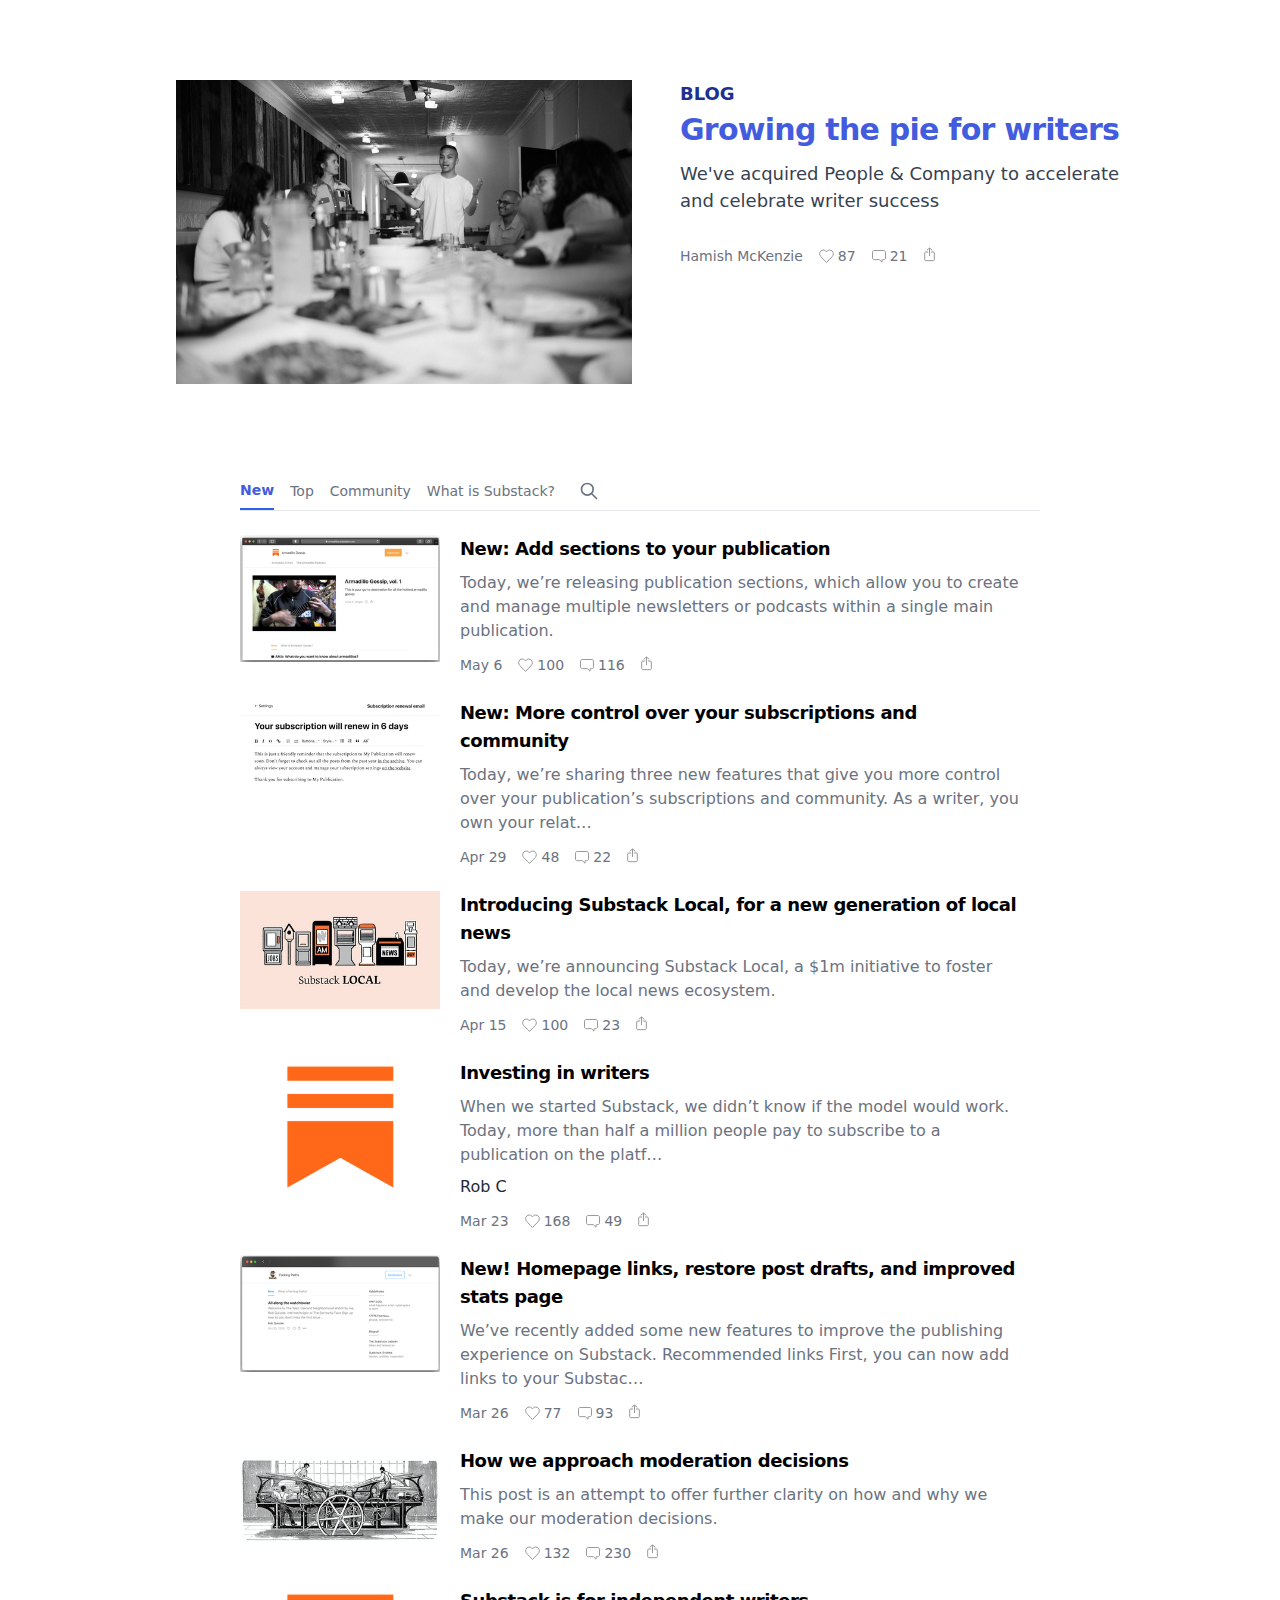
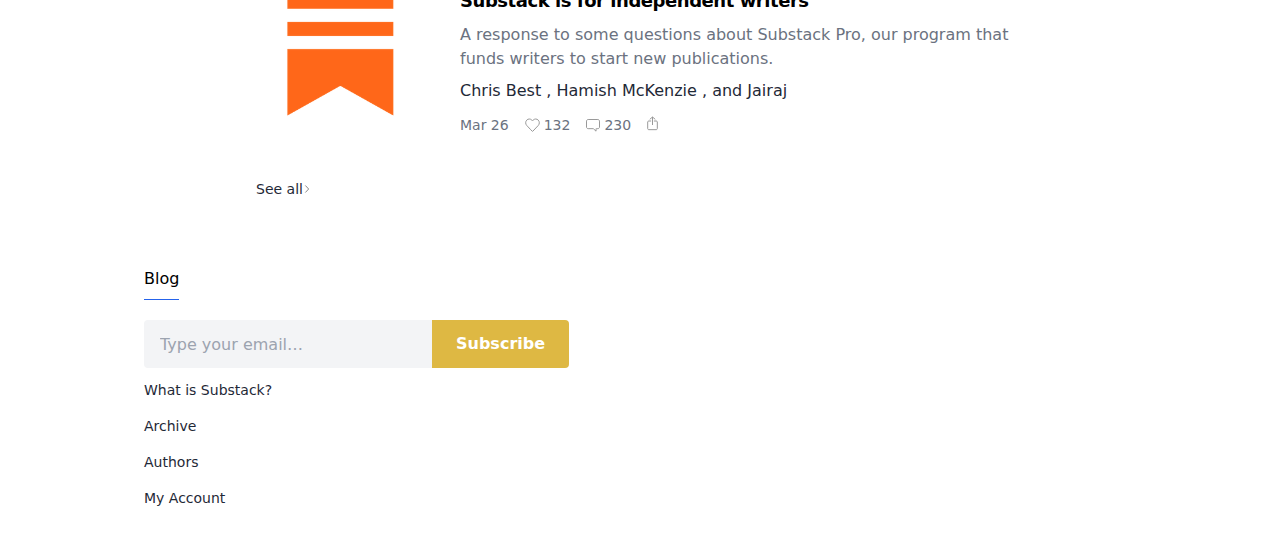
==== commit b1722267: "Add files via upload" ====
--- a/index.html
+++ b/index.html
@@ -38,10 +38,10 @@
 					<!---->
 					<div class="lg:px-8 px-4">
 						<!---->
-						<a class="hover:underline font-bold uppercase text-yellow-600 text-lg" href="#">Blog</a>
+						<a class="hover:underline font-bold uppercase text-blue-700 text-lg" href="#">Blog</a>
 						<!---->
 						<a class=" cursor-pointer" href="growing-the-pie-for-writers.html">
-							<h1 class=" text-3xl text-black font-bold tracking-tight py-2 pt-1">Growing the pie for writers</h1>
+							<h1 class=" text-3xl text-black font-bold tracking-tight py-2 pt-1 text-blue-600">Growing the pie for writers</h1>
 							<p class=" text-gray-700 text-lg leading-normal pt-1">We've acquired People & Company to accelerate and celebrate writer success</p>
 						</a>
 						<!---->
@@ -72,15 +72,15 @@
 					<!---->
 					<div class="flex items-center border-b">
 						<!---->
-						<button @click.prevent="tab='tab1'" :class="{'text-yellow-600 border-b-2 font-semibold': tab==='tab1'}" class=" mr-4 border-b-0 border-yellow-600 py-2 focus:outline-none text-sm hover:text-yellow-600 text-gray-500">New</button>
+						<button @click.prevent="tab='tab1'" :class="{'text-blue-600 border-b-2 font-semibold': tab==='tab1'}" class=" mr-4 border-b-0 border-blue-600 py-2 focus:outline-none text-sm hover:text-blue-600 text-gray-500">New</button>
 						<!---->
-						<button @click.prevent="tab='tab2'" :class="{'text-yellow-600 border-b-2 font-semibold': tab==='tab2'}" class=" mr-4 border-b-0 border-yellow-600 py-2 focus:outline-none text-sm hover:text-yellow-600 text-gray-500">Top</button>
+						<button @click.prevent="tab='tab2'" :class="{'text-blue-600 border-b-2 font-semibold': tab==='tab2'}" class=" mr-4 border-b-0 border-blue-600 py-2 focus:outline-none text-sm hover:text-blue-600 text-gray-500">Top</button>
 						<!---->
-						<button @click.prevent="tab='tab3'" :class="{'text-yellow-600 border-b-2 font-semibold': tab==='tab3'}" class=" mr-4 border-b-0 border-yellow-600 py-2 focus:outline-none text-sm hover:text-yellow-600 text-gray-500">Community</button>
+						<button @click.prevent="tab='tab3'" :class="{'text-blue-600 border-b-2 font-semibold': tab==='tab3'}" class=" mr-4 border-b-0 border-blue-600 py-2 focus:outline-none text-sm hover:text-blue-600 text-gray-500">Community</button>
 						<!---->
-						<a href="#" @click="tab='tab4'" :class="{'text-yellow-600 border-b-2 font-semibold': tab==='tab4'}" class=" mr-4 border-b-0 border-yellow-600 py-2 focus:outline-none text-sm hover:text-yellow-600 text-gray-500">What is Substack?</a>
+						<a href="#" @click="tab='tab4'" :class="{'text-blue-600 border-b-2 font-semibold': tab==='tab4'}" class=" mr-4 border-b-0 border-blue-600 py-2 focus:outline-none text-sm hover:text-blue-600 text-gray-500">What is Substack?</a>
 						<!---->
-						<button @click.prevent="tab='tab5'" :class="{'text-yellow-600 border-b-2 font-semibold': tab==='tab5'}" class=" py-2 mr-4 border-b-0 border-yellow-600 focus:outline-none text-sm hover:text-yellow-600 text-gray-500 px-2">
+						<button @click.prevent="tab='tab5'" :class="{'text-blue-600 border-b-2 font-semibold': tab==='tab5'}" class=" py-2 mr-4 border-b-0 border-blue-600 focus:outline-none text-sm hover:text-blue-600 text-gray-500 px-2">
 							<svg xmlns="http://www.w3.org/2000/svg" class="h-5 w-5" fill="none" viewBox="0 0 24 24" stroke="currentColor">
 								<path stroke-linecap="round" stroke-linejoin="round" stroke-width="2" d="M21 21l-6-6m2-5a7 7 0 11-14 0 7 7 0 0114 0z" />
 							  </svg>
@@ -910,7 +910,7 @@
 					<div x-show="tab === 'tab5'" @click.away="tab='tab1'" class="-mt-10">
 						<div class="flex -mt-10">
 							<!---->
-							<button class="text-gray-500 bg-gray-200 p-2 border-b border-yellow-600 focus:outline-none">
+							<button class="text-gray-500 bg-gray-200 p-2 border-b border-blue-600 focus:outline-none">
 								<svg xmlns="http://www.w3.org/2000/svg" class="h-5 w-5" fill="none" viewBox="0 0 24 24" stroke="currentColor">
 									<path stroke-linecap="round" stroke-linejoin="round" stroke-width="2" d="M21 21l-6-6m2-5a7 7 0 11-14 0 7 7 0 0114 0z" />
 								</svg>
@@ -931,11 +931,11 @@
 				</div>
 				<!---->
 				<div class=" px-4 py-10">
-					<h4 class=" border-b border-yellow-600 inline-block py-2">Blog</h4>
+					<h4 class=" border-b border-blue-600 inline-block py-2">Blog</h4>
 					<!---->
 					<div class=" py-3 pt-5 flex items-center">
 						<input class="py-1 mr-0 px-4 w-72 h-12 bg-gray-100 rounded-l placeholder-gray-400 focus:outline-none" type="text" placeholder="Type your email…">
-						<button class="py-1 px-6 h-12  bg-yellow-600 text-white focus:outline-none rounded-r">Subscribe</button>
+						<button class="py-1 px-6 h-12  bg-yellow-500 text-white focus:outline-none rounded-r font-semibold">Subscribe</button>
 					</div>
 					<!---->
 					<a class=" text-gray-800 text-sm hover:underline block" href="#">What is Substack?</a>
